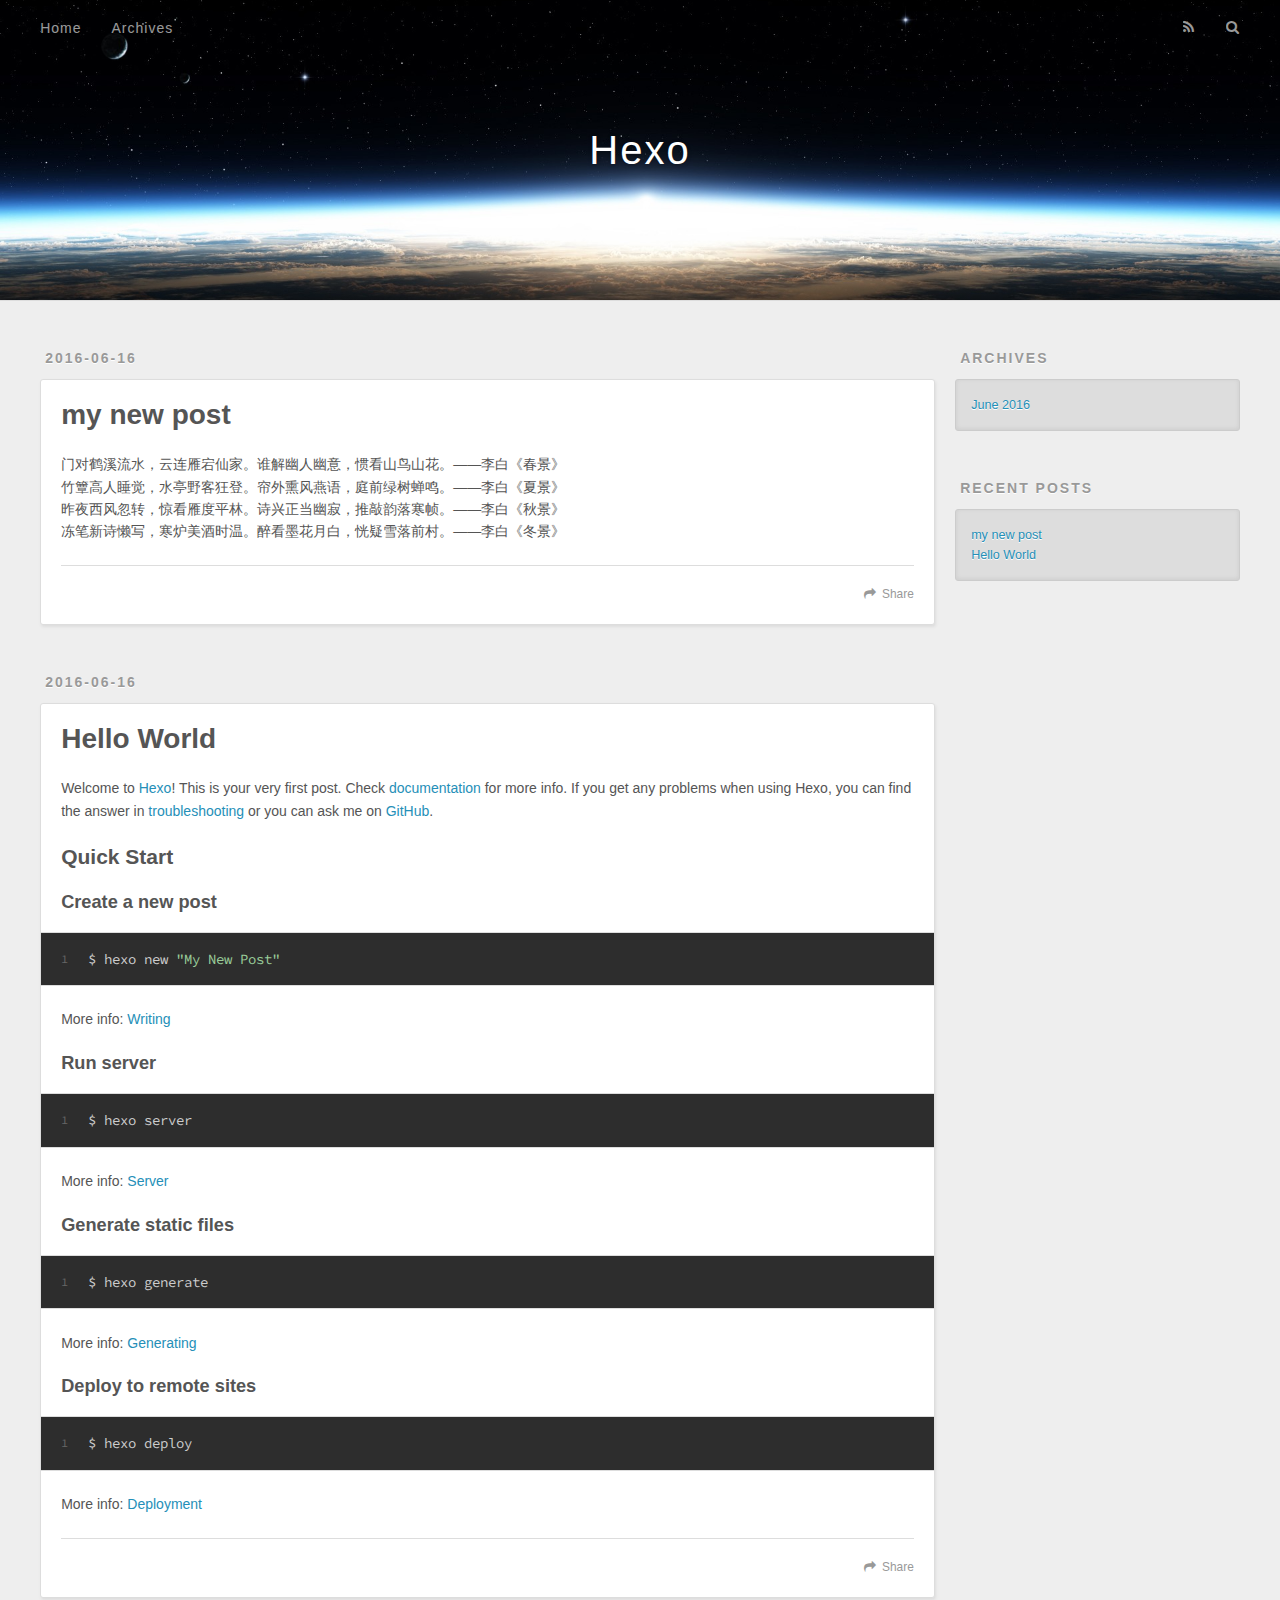
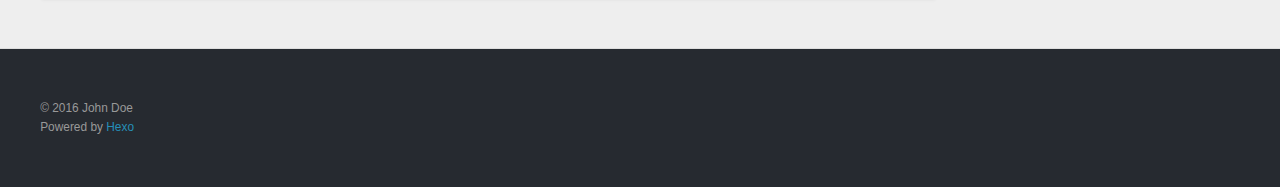
==== index.html @ ab2893ea "Site updated: 2016-06-16 15:41:33" ====
<!DOCTYPE html>
<html>
<head>
  <meta charset="utf-8">
  
  <title>Hexo</title>
  <meta name="viewport" content="width=device-width, initial-scale=1, maximum-scale=1">
  <meta name="description">
<meta property="og:type" content="website">
<meta property="og:title" content="Hexo">
<meta property="og:url" content="http://yoursite.com/index.html">
<meta property="og:site_name" content="Hexo">
<meta property="og:description">
<meta name="twitter:card" content="summary">
<meta name="twitter:title" content="Hexo">
<meta name="twitter:description">
  
    <link rel="alternate" href="/atom.xml" title="Hexo" type="application/atom+xml">
  
  
    <link rel="icon" href="/favicon.png">
  
  
    <link href="//fonts.googleapis.com/css?family=Source+Code+Pro" rel="stylesheet" type="text/css">
  
  <link rel="stylesheet" href="/css/style.css">
  

</head>

<body>
  <div id="container">
    <div id="wrap">
      <header id="header">
  <div id="banner"></div>
  <div id="header-outer" class="outer">
    <div id="header-title" class="inner">
      <h1 id="logo-wrap">
        <a href="/" id="logo">Hexo</a>
      </h1>
      
    </div>
    <div id="header-inner" class="inner">
      <nav id="main-nav">
        <a id="main-nav-toggle" class="nav-icon"></a>
        
          <a class="main-nav-link" href="/">Home</a>
        
          <a class="main-nav-link" href="/archives">Archives</a>
        
      </nav>
      <nav id="sub-nav">
        
          <a id="nav-rss-link" class="nav-icon" href="/atom.xml" title="RSS Feed"></a>
        
        <a id="nav-search-btn" class="nav-icon" title="Search"></a>
      </nav>
      <div id="search-form-wrap">
        <form action="//google.com/search" method="get" accept-charset="UTF-8" class="search-form"><input type="search" name="q" results="0" class="search-form-input" placeholder="Search"><button type="submit" class="search-form-submit">&#xF002;</button><input type="hidden" name="sitesearch" value="http://yoursite.com"></form>
      </div>
    </div>
  </div>
</header>
      <div class="outer">
        <section id="main">
  
    <article id="post-my-new-post" class="article article-type-post" itemscope itemprop="blogPost">
  <div class="article-meta">
    <a href="/2016/06/16/my-new-post/" class="article-date">
  <time datetime="2016-06-16T07:01:27.000Z" itemprop="datePublished">2016-06-16</time>
</a>
    
  </div>
  <div class="article-inner">
    
    
      <header class="article-header">
        
  
    <h1 itemprop="name">
      <a class="article-title" href="/2016/06/16/my-new-post/">my new post</a>
    </h1>
  

      </header>
    
    <div class="article-entry" itemprop="articleBody">
      
        <p>门对鹤溪流水，云连雁宕仙家。谁解幽人幽意，惯看山鸟山花。——李白《春景》<br> 竹簟高人睡觉，水亭野客狂登。帘外熏风燕语，庭前绿树蝉鸣。——李白《夏景》<br>  昨夜西风忽转，惊看雁度平林。诗兴正当幽寂，推敲韵落寒帧。——李白《秋景》<br>   冻笔新诗懒写，寒炉美酒时温。醉看墨花月白，恍疑雪落前村。——李白《冬景》</p>

      
    </div>
    <footer class="article-footer">
      <a data-url="http://yoursite.com/2016/06/16/my-new-post/" data-id="ciphzzr8d0001ds1l0ey1yzvm" class="article-share-link">Share</a>
      
      
    </footer>
  </div>
  
</article>


  
    <article id="post-hello-world" class="article article-type-post" itemscope itemprop="blogPost">
  <div class="article-meta">
    <a href="/2016/06/16/hello-world/" class="article-date">
  <time datetime="2016-06-16T05:29:01.195Z" itemprop="datePublished">2016-06-16</time>
</a>
    
  </div>
  <div class="article-inner">
    
    
      <header class="article-header">
        
  
    <h1 itemprop="name">
      <a class="article-title" href="/2016/06/16/hello-world/">Hello World</a>
    </h1>
  

      </header>
    
    <div class="article-entry" itemprop="articleBody">
      
        <p>Welcome to <a href="https://hexo.io/" target="_blank" rel="external">Hexo</a>! This is your very first post. Check <a href="https://hexo.io/docs/" target="_blank" rel="external">documentation</a> for more info. If you get any problems when using Hexo, you can find the answer in <a href="https://hexo.io/docs/troubleshooting.html" target="_blank" rel="external">troubleshooting</a> or you can ask me on <a href="https://github.com/hexojs/hexo/issues" target="_blank" rel="external">GitHub</a>.</p>
<h2 id="Quick-Start"><a href="#Quick-Start" class="headerlink" title="Quick Start"></a>Quick Start</h2><h3 id="Create-a-new-post"><a href="#Create-a-new-post" class="headerlink" title="Create a new post"></a>Create a new post</h3><figure class="highlight bash"><table><tr><td class="gutter"><pre><span class="line">1</span><br></pre></td><td class="code"><pre><span class="line">$ hexo new <span class="string">"My New Post"</span></span><br></pre></td></tr></table></figure>
<p>More info: <a href="https://hexo.io/docs/writing.html" target="_blank" rel="external">Writing</a></p>
<h3 id="Run-server"><a href="#Run-server" class="headerlink" title="Run server"></a>Run server</h3><figure class="highlight bash"><table><tr><td class="gutter"><pre><span class="line">1</span><br></pre></td><td class="code"><pre><span class="line">$ hexo server</span><br></pre></td></tr></table></figure>
<p>More info: <a href="https://hexo.io/docs/server.html" target="_blank" rel="external">Server</a></p>
<h3 id="Generate-static-files"><a href="#Generate-static-files" class="headerlink" title="Generate static files"></a>Generate static files</h3><figure class="highlight bash"><table><tr><td class="gutter"><pre><span class="line">1</span><br></pre></td><td class="code"><pre><span class="line">$ hexo generate</span><br></pre></td></tr></table></figure>
<p>More info: <a href="https://hexo.io/docs/generating.html" target="_blank" rel="external">Generating</a></p>
<h3 id="Deploy-to-remote-sites"><a href="#Deploy-to-remote-sites" class="headerlink" title="Deploy to remote sites"></a>Deploy to remote sites</h3><figure class="highlight bash"><table><tr><td class="gutter"><pre><span class="line">1</span><br></pre></td><td class="code"><pre><span class="line">$ hexo deploy</span><br></pre></td></tr></table></figure>
<p>More info: <a href="https://hexo.io/docs/deployment.html" target="_blank" rel="external">Deployment</a></p>

      
    </div>
    <footer class="article-footer">
      <a data-url="http://yoursite.com/2016/06/16/hello-world/" data-id="ciphzzr7y0000ds1lhe27wppb" class="article-share-link">Share</a>
      
      
    </footer>
  </div>
  
</article>


  

</section>
        
          <aside id="sidebar">
  
    

  
    

  
    
  
    
  <div class="widget-wrap">
    <h3 class="widget-title">Archives</h3>
    <div class="widget">
      <ul class="archive-list"><li class="archive-list-item"><a class="archive-list-link" href="/archives/2016/06/">June 2016</a></li></ul>
    </div>
  </div>


  
    
  <div class="widget-wrap">
    <h3 class="widget-title">Recent Posts</h3>
    <div class="widget">
      <ul>
        
          <li>
            <a href="/2016/06/16/my-new-post/">my new post</a>
          </li>
        
          <li>
            <a href="/2016/06/16/hello-world/">Hello World</a>
          </li>
        
      </ul>
    </div>
  </div>

  
</aside>
        
      </div>
      <footer id="footer">
  
  <div class="outer">
    <div id="footer-info" class="inner">
      &copy; 2016 John Doe<br>
      Powered by <a href="http://hexo.io/" target="_blank">Hexo</a>
    </div>
  </div>
</footer>
    </div>
    <nav id="mobile-nav">
  
    <a href="/" class="mobile-nav-link">Home</a>
  
    <a href="/archives" class="mobile-nav-link">Archives</a>
  
</nav>
    

<script src="//ajax.googleapis.com/ajax/libs/jquery/2.0.3/jquery.min.js"></script>


  <link rel="stylesheet" href="/fancybox/jquery.fancybox.css">
  <script src="/fancybox/jquery.fancybox.pack.js"></script>


<script src="/js/script.js"></script>

  </div>
</body>
</html>
---- css/style.css ----
body {
  width: 100%;
}
body:before,
body:after {
  content: "";
  display: table;
}
body:after {
  clear: both;
}
html,
body,
div,
span,
applet,
object,
iframe,
h1,
h2,
h3,
h4,
h5,
h6,
p,
blockquote,
pre,
a,
abbr,
acronym,
address,
big,
cite,
code,
del,
dfn,
em,
img,
ins,
kbd,
q,
s,
samp,
small,
strike,
strong,
sub,
sup,
tt,
var,
dl,
dt,
dd,
ol,
ul,
li,
fieldset,
form,
label,
legend,
table,
caption,
tbody,
tfoot,
thead,
tr,
th,
td {
  margin: 0;
  padding: 0;
  border: 0;
  outline: 0;
  font-weight: inherit;
  font-style: inherit;
  font-family: inherit;
  font-size: 100%;
  vertical-align: baseline;
}
body {
  line-height: 1;
  color: #000;
  background: #fff;
}
ol,
ul {
  list-style: none;
}
table {
  border-collapse: separate;
  border-spacing: 0;
  vertical-align: middle;
}
caption,
th,
td {
  text-align: left;
  font-weight: normal;
  vertical-align: middle;
}
a img {
  border: none;
}
input,
button {
  margin: 0;
  padding: 0;
}
input::-moz-focus-inner,
button::-moz-focus-inner {
  border: 0;
  padding: 0;
}
@font-face {
  font-family: FontAwesome;
  font-style: normal;
  font-weight: normal;
  src: url("fonts/fontawesome-webfont.eot?v=#4.0.3");
  src: url("fonts/fontawesome-webfont.eot?#iefix&v=#4.0.3") format("embedded-opentype"), url("fonts/fontawesome-webfont.woff?v=#4.0.3") format("woff"), url("fonts/fontawesome-webfont.ttf?v=#4.0.3") format("truetype"), url("fonts/fontawesome-webfont.svg#fontawesomeregular?v=#4.0.3") format("svg");
}
html,
body,
#container {
  height: 100%;
}
body {
  background: #eee;
  font: 14px "Helvetica Neue", Helvetica, Arial, sans-serif;
  -webkit-text-size-adjust: 100%;
}
.outer {
  max-width: 1220px;
  margin: 0 auto;
  padding: 0 20px;
}
.outer:before,
.outer:after {
  content: "";
  display: table;
}
.outer:after {
  clear: both;
}
.inner {
  display: inline;
  float: left;
  width: 98.33333333333333%;
  margin: 0 0.833333333333333%;
}
.left,
.alignleft {
  float: left;
}
.right,
.alignright {
  float: right;
}
.clear {
  clear: both;
}
#container {
  position: relative;
}
.mobile-nav-on {
  overflow: hidden;
}
#wrap {
  height: 100%;
  width: 100%;
  position: absolute;
  top: 0;
  left: 0;
  -webkit-transition: 0.2s ease-out;
  -moz-transition: 0.2s ease-out;
  -ms-transition: 0.2s ease-out;
  transition: 0.2s ease-out;
  z-index: 1;
  background: #eee;
}
.mobile-nav-on #wrap {
  left: 280px;
}
@media screen and (min-width: 768px) {
  #main {
    display: inline;
    float: left;
    width: 73.33333333333333%;
    margin: 0 0.833333333333333%;
  }
}
.article-date,
.article-category-link,
.archive-year,
.widget-title {
  text-decoration: none;
  text-transform: uppercase;
  letter-spacing: 2px;
  color: #999;
  margin-bottom: 1em;
  margin-left: 5px;
  line-height: 1em;
  text-shadow: 0 1px #fff;
  font-weight: bold;
}
.article-inner,
.archive-article-inner {
  background: #fff;
  -webkit-box-shadow: 1px 2px 3px #ddd;
  box-shadow: 1px 2px 3px #ddd;
  border: 1px solid #ddd;
  -webkit-border-radius: 3px;
  border-radius: 3px;
}
.article-entry h1,
.widget h1 {
  font-size: 2em;
}
.article-entry h2,
.widget h2 {
  font-size: 1.5em;
}
.article-entry h3,
.widget h3 {
  font-size: 1.3em;
}
.article-entry h4,
.widget h4 {
  font-size: 1.2em;
}
.article-entry h5,
.widget h5 {
  font-size: 1em;
}
.article-entry h6,
.widget h6 {
  font-size: 1em;
  color: #999;
}
.article-entry hr,
.widget hr {
  border: 1px dashed #ddd;
}
.article-entry strong,
.widget strong {
  font-weight: bold;
}
.article-entry em,
.widget em,
.article-entry cite,
.widget cite {
  font-style: italic;
}
.article-entry sup,
.widget sup,
.article-entry sub,
.widget sub {
  font-size: 0.75em;
  line-height: 0;
  position: relative;
  vertical-align: baseline;
}
.article-entry sup,
.widget sup {
  top: -0.5em;
}
.article-entry sub,
.widget sub {
  bottom: -0.2em;
}
.article-entry small,
.widget small {
  font-size: 0.85em;
}
.article-entry acronym,
.widget acronym,
.article-entry abbr,
.widget abbr {
  border-bottom: 1px dotted;
}
.article-entry ul,
.widget ul,
.article-entry ol,
.widget ol,
.article-entry dl,
.widget dl {
  margin: 0 20px;
  line-height: 1.6em;
}
.article-entry ul ul,
.widget ul ul,
.article-entry ol ul,
.widget ol ul,
.article-entry ul ol,
.widget ul ol,
.article-entry ol ol,
.widget ol ol {
  margin-top: 0;
  margin-bottom: 0;
}
.article-entry ul,
.widget ul {
  list-style: disc;
}
.article-entry ol,
.widget ol {
  list-style: decimal;
}
.article-entry dt,
.widget dt {
  font-weight: bold;
}
#header {
  height: 300px;
  position: relative;
  border-bottom: 1px solid #ddd;
}
#header:before,
#header:after {
  content: "";
  position: absolute;
  left: 0;
  right: 0;
  height: 40px;
}
#header:before {
  top: 0;
  background: -webkit-linear-gradient(rgba(0,0,0,0.2), transparent);
  background: -moz-linear-gradient(rgba(0,0,0,0.2), transparent);
  background: -ms-linear-gradient(rgba(0,0,0,0.2), transparent);
  background: linear-gradient(rgba(0,0,0,0.2), transparent);
}
#header:after {
  bottom: 0;
  background: -webkit-linear-gradient(transparent, rgba(0,0,0,0.2));
  background: -moz-linear-gradient(transparent, rgba(0,0,0,0.2));
  background: -ms-linear-gradient(transparent, rgba(0,0,0,0.2));
  background: linear-gradient(transparent, rgba(0,0,0,0.2));
}
#header-outer {
  height: 100%;
  position: relative;
}
#header-inner {
  position: relative;
  overflow: hidden;
}
#banner {
  position: absolute;
  top: 0;
  left: 0;
  width: 100%;
  height: 100%;
  background: url("images/banner.jpg") center #000;
  -webkit-background-size: cover;
  -moz-background-size: cover;
  background-size: cover;
  z-index: -1;
}
#header-title {
  text-align: center;
  height: 40px;
  position: absolute;
  top: 50%;
  left: 0;
  margin-top: -20px;
}
#logo,
#subtitle {
  text-decoration: none;
  color: #fff;
  font-weight: 300;
  text-shadow: 0 1px 4px rgba(0,0,0,0.3);
}
#logo {
  font-size: 40px;
  line-height: 40px;
  letter-spacing: 2px;
}
#subtitle {
  font-size: 16px;
  line-height: 16px;
  letter-spacing: 1px;
}
#subtitle-wrap {
  margin-top: 16px;
}
#main-nav {
  float: left;
  margin-left: -15px;
}
.nav-icon,
.main-nav-link {
  float: left;
  color: #fff;
  opacity: 0.6;
  text-decoration: none;
  text-shadow: 0 1px rgba(0,0,0,0.2);
  -webkit-transition: opacity 0.2s;
  -moz-transition: opacity 0.2s;
  -ms-transition: opacity 0.2s;
  transition: opacity 0.2s;
  display: block;
  padding: 20px 15px;
}
.nav-icon:hover,
.main-nav-link:hover {
  opacity: 1;
}
.nav-icon {
  font-family: FontAwesome;
  text-align: center;
  font-size: 14px;
  width: 14px;
  height: 14px;
  padding: 20px 15px;
  position: relative;
  cursor: pointer;
}
.main-nav-link {
  font-weight: 300;
  letter-spacing: 1px;
}
@media screen and (max-width: 479px) {
  .main-nav-link {
    display: none;
  }
}
#main-nav-toggle {
  display: none;
}
#main-nav-toggle:before {
  content: "\f0c9";
}
@media screen and (max-width: 479px) {
  #main-nav-toggle {
    display: block;
  }
}
#sub-nav {
  float: right;
  margin-right: -15px;
}
#nav-rss-link:before {
  content: "\f09e";
}
#nav-search-btn:before {
  content: "\f002";
}
#search-form-wrap {
  position: absolute;
  top: 15px;
  width: 150px;
  height: 30px;
  right: -150px;
  opacity: 0;
  -webkit-transition: 0.2s ease-out;
  -moz-transition: 0.2s ease-out;
  -ms-transition: 0.2s ease-out;
  transition: 0.2s ease-out;
}
#search-form-wrap.on {
  opacity: 1;
  right: 0;
}
@media screen and (max-width: 479px) {
  #search-form-wrap {
    width: 100%;
    right: -100%;
  }
}
.search-form {
  position: absolute;
  top: 0;
  left: 0;
  right: 0;
  background: #fff;
  padding: 5px 15px;
  -webkit-border-radius: 15px;
  border-radius: 15px;
  -webkit-box-shadow: 0 0 10px rgba(0,0,0,0.3);
  box-shadow: 0 0 10px rgba(0,0,0,0.3);
}
.search-form-input {
  border: none;
  background: none;
  color: #555;
  width: 100%;
  font: 13px "Helvetica Neue", Helvetica, Arial, sans-serif;
  outline: none;
}
.search-form-input::-webkit-search-results-decoration,
.search-form-input::-webkit-search-cancel-button {
  -webkit-appearance: none;
}
.search-form-submit {
  position: absolute;
  top: 50%;
  right: 10px;
  margin-top: -7px;
  font: 13px FontAwesome;
  border: none;
  background: none;
  color: #bbb;
  cursor: pointer;
}
.search-form-submit:hover,
.search-form-submit:focus {
  color: #777;
}
.article {
  margin: 50px 0;
}
.article-inner {
  overflow: hidden;
}
.article-meta:before,
.article-meta:after {
  content: "";
  display: table;
}
.article-meta:after {
  clear: both;
}
.article-date {
  float: left;
}
.article-category {
  float: left;
  line-height: 1em;
  color: #ccc;
  text-shadow: 0 1px #fff;
  margin-left: 8px;
}
.article-category:before {
  content: "\2022";
}
.article-category-link {
  margin: 0 12px 1em;
}
.article-header {
  padding: 20px 20px 0;
}
.article-title {
  text-decoration: none;
  font-size: 2em;
  font-weight: bold;
  color: #555;
  line-height: 1.1em;
  -webkit-transition: color 0.2s;
  -moz-transition: color 0.2s;
  -ms-transition: color 0.2s;
  transition: color 0.2s;
}
a.article-title:hover {
  color: #258fb8;
}
.article-entry {
  color: #555;
  padding: 0 20px;
}
.article-entry:before,
.article-entry:after {
  content: "";
  display: table;
}
.article-entry:after {
  clear: both;
}
.article-entry p,
.article-entry table {
  line-height: 1.6em;
  margin: 1.6em 0;
}
.article-entry h1,
.article-entry h2,
.article-entry h3,
.article-entry h4,
.article-entry h5,
.article-entry h6 {
  font-weight: bold;
}
.article-entry h1,
.article-entry h2,
.article-entry h3,
.article-entry h4,
.article-entry h5,
.article-entry h6 {
  line-height: 1.1em;
  margin: 1.1em 0;
}
.article-entry a {
  color: #258fb8;
  text-decoration: none;
}
.article-entry a:hover {
  text-decoration: underline;
}
.article-entry ul,
.article-entry ol,
.article-entry dl {
  margin-top: 1.6em;
  margin-bottom: 1.6em;
}
.article-entry img,
.article-entry video {
  max-width: 100%;
  height: auto;
  display: block;
  margin: auto;
}
.article-entry iframe {
  border: none;
}
.article-entry table {
  width: 100%;
  border-collapse: collapse;
  border-spacing: 0;
}
.article-entry th {
  font-weight: bold;
  border-bottom: 3px solid #ddd;
  padding-bottom: 0.5em;
}
.article-entry td {
  border-bottom: 1px solid #ddd;
  padding: 10px 0;
}
.article-entry blockquote {
  font-family: Georgia, "Times New Roman", serif;
  font-size: 1.4em;
  margin: 1.6em 20px;
  text-align: center;
}
.article-entry blockquote footer {
  font-size: 14px;
  margin: 1.6em 0;
  font-family: "Helvetica Neue", Helvetica, Arial, sans-serif;
}
.article-entry blockquote footer cite:before {
  content: "—";
  padding: 0 0.5em;
}
.article-entry .pullquote {
  text-align: left;
  width: 45%;
  margin: 0;
}
.article-entry .pullquote.left {
  margin-left: 0.5em;
  margin-right: 1em;
}
.article-entry .pullquote.right {
  margin-right: 0.5em;
  margin-left: 1em;
}
.article-entry .caption {
  color: #999;
  display: block;
  font-size: 0.9em;
  margin-top: 0.5em;
  position: relative;
  text-align: center;
}
.article-entry .video-container {
  position: relative;
  padding-top: 56.25%;
  height: 0;
  overflow: hidden;
}
.article-entry .video-container iframe,
.article-entry .video-container object,
.article-entry .video-container embed {
  position: absolute;
  top: 0;
  left: 0;
  width: 100%;
  height: 100%;
  margin-top: 0;
}
.article-more-link a {
  display: inline-block;
  line-height: 1em;
  padding: 6px 15px;
  -webkit-border-radius: 15px;
  border-radius: 15px;
  background: #eee;
  color: #999;
  text-shadow: 0 1px #fff;
  text-decoration: none;
}
.article-more-link a:hover {
  background: #258fb8;
  color: #fff;
  text-decoration: none;
  text-shadow: 0 1px #1e7293;
}
.article-footer {
  font-size: 0.85em;
  line-height: 1.6em;
  border-top: 1px solid #ddd;
  padding-top: 1.6em;
  margin: 0 20px 20px;
}
.article-footer:before,
.article-footer:after {
  content: "";
  display: table;
}
.article-footer:after {
  clear: both;
}
.article-footer a {
  color: #999;
  text-decoration: none;
}
.article-footer a:hover {
  color: #555;
}
.article-tag-list-item {
  float: left;
  margin-right: 10px;
}
.article-tag-list-link:before {
  content: "#";
}
.article-comment-link {
  float: right;
}
.article-comment-link:before {
  content: "\f075";
  font-family: FontAwesome;
  padding-right: 8px;
}
.article-share-link {
  cursor: pointer;
  float: right;
  margin-left: 20px;
}
.article-share-link:before {
  content: "\f064";
  font-family: FontAwesome;
  padding-right: 6px;
}
#article-nav {
  position: relative;
}
#article-nav:before,
#article-nav:after {
  content: "";
  display: table;
}
#article-nav:after {
  clear: both;
}
@media screen and (min-width: 768px) {
  #article-nav {
    margin: 50px 0;
  }
  #article-nav:before {
    width: 8px;
    height: 8px;
    position: absolute;
    top: 50%;
    left: 50%;
    margin-top: -4px;
    margin-left: -4px;
    content: "";
    -webkit-border-radius: 50%;
    border-radius: 50%;
    background: #ddd;
    -webkit-box-shadow: 0 1px 2px #fff;
    box-shadow: 0 1px 2px #fff;
  }
}
.article-nav-link-wrap {
  text-decoration: none;
  text-shadow: 0 1px #fff;
  color: #999;
  -webkit-box-sizing: border-box;
  -moz-box-sizing: border-box;
  box-sizing: border-box;
  margin-top: 50px;
  text-align: center;
  display: block;
}
.article-nav-link-wrap:hover {
  color: #555;
}
@media screen and (min-width: 768px) {
  .article-nav-link-wrap {
    width: 50%;
    margin-top: 0;
  }
}
@media screen and (min-width: 768px) {
  #article-nav-newer {
    float: left;
    text-align: right;
    padding-right: 20px;
  }
}
@media screen and (min-width: 768px) {
  #article-nav-older {
    float: right;
    text-align: left;
    padding-left: 20px;
  }
}
.article-nav-caption {
  text-transform: uppercase;
  letter-spacing: 2px;
  color: #ddd;
  line-height: 1em;
  font-weight: bold;
}
#article-nav-newer .article-nav-caption {
  margin-right: -2px;
}
.article-nav-title {
  font-size: 0.85em;
  line-height: 1.6em;
  margin-top: 0.5em;
}
.article-share-box {
  position: absolute;
  display: none;
  background: #fff;
  -webkit-box-shadow: 1px 2px 10px rgba(0,0,0,0.2);
  box-shadow: 1px 2px 10px rgba(0,0,0,0.2);
  -webkit-border-radius: 3px;
  border-radius: 3px;
  margin-left: -145px;
  overflow: hidden;
  z-index: 1;
}
.article-share-box.on {
  display: block;
}
.article-share-input {
  width: 100%;
  background: none;
  -webkit-box-sizing: border-box;
  -moz-box-sizing: border-box;
  box-sizing: border-box;
  font: 14px "Helvetica Neue", Helvetica, Arial, sans-serif;
  padding: 0 15px;
  color: #555;
  outline: none;
  border: 1px solid #ddd;
  -webkit-border-radius: 3px 3px 0 0;
  border-radius: 3px 3px 0 0;
  height: 36px;
  line-height: 36px;
}
.article-share-links {
  background: #eee;
}
.article-share-links:before,
.article-share-links:after {
  content: "";
  display: table;
}
.article-share-links:after {
  clear: both;
}
.article-share-twitter,
.article-share-facebook,
.article-share-pinterest,
.article-share-google {
  width: 50px;
  height: 36px;
  display: block;
  float: left;
  position: relative;
  color: #999;
  text-shadow: 0 1px #fff;
}
.article-share-twitter:before,
.article-share-facebook:before,
.article-share-pinterest:before,
.article-share-google:before {
  font-size: 20px;
  font-family: FontAwesome;
  width: 20px;
  height: 20px;
  position: absolute;
  top: 50%;
  left: 50%;
  margin-top: -10px;
  margin-left: -10px;
  text-align: center;
}
.article-share-twitter:hover,
.article-share-facebook:hover,
.article-share-pinterest:hover,
.article-share-google:hover {
  color: #fff;
}
.article-share-twitter:before {
  content: "\f099";
}
.article-share-twitter:hover {
  background: #00aced;
  text-shadow: 0 1px #008abe;
}
.article-share-facebook:before {
  content: "\f09a";
}
.article-share-facebook:hover {
  background: #3b5998;
  text-shadow: 0 1px #2f477a;
}
.article-share-pinterest:before {
  content: "\f0d2";
}
.article-share-pinterest:hover {
  background: #cb2027;
  text-shadow: 0 1px #a21a1f;
}
.article-share-google:before {
  content: "\f0d5";
}
.article-share-google:hover {
  background: #dd4b39;
  text-shadow: 0 1px #be3221;
}
.article-gallery {
  background: #000;
  position: relative;
}
.article-gallery-photos {
  position: relative;
  overflow: hidden;
}
.article-gallery-img {
  display: none;
  max-width: 100%;
}
.article-gallery-img:first-child {
  display: block;
}
.article-gallery-img.loaded {
  position: absolute;
  display: block;
}
.article-gallery-img img {
  display: block;
  max-width: 100%;
  margin: 0 auto;
}
#comments {
  background: #fff;
  -webkit-box-shadow: 1px 2px 3px #ddd;
  box-shadow: 1px 2px 3px #ddd;
  padding: 20px;
  border: 1px solid #ddd;
  -webkit-border-radius: 3px;
  border-radius: 3px;
  margin: 50px 0;
}
#comments a {
  color: #258fb8;
}
.archives-wrap {
  margin: 50px 0;
}
.archives:before,
.archives:after {
  content: "";
  display: table;
}
.archives:after {
  clear: both;
}
.archive-year-wrap {
  margin-bottom: 1em;
}
.archives {
  -webkit-column-gap: 10px;
  -moz-column-gap: 10px;
  column-gap: 10px;
}
@media screen and (min-width: 480px) and (max-width: 767px) {
  .archives {
    -webkit-column-count: 2;
    -moz-column-count: 2;
    column-count: 2;
  }
}
@media screen and (min-width: 768px) {
  .archives {
    -webkit-column-count: 3;
    -moz-column-count: 3;
    column-count: 3;
  }
}
.archive-article {
  -webkit-column-break-inside: avoid;
  page-break-inside: avoid;
  overflow: hidden;
  break-inside: avoid-column;
}
.archive-article-inner {
  padding: 10px;
  margin-bottom: 15px;
}
.archive-article-title {
  text-decoration: none;
  font-weight: bold;
  color: #555;
  -webkit-transition: color 0.2s;
  -moz-transition: color 0.2s;
  -ms-transition: color 0.2s;
  transition: color 0.2s;
  line-height: 1.6em;
}
.archive-article-title:hover {
  color: #258fb8;
}
.archive-article-footer {
  margin-top: 1em;
}
.archive-article-date {
  color: #999;
  text-decoration: none;
  font-size: 0.85em;
  line-height: 1em;
  margin-bottom: 0.5em;
  display: block;
}
#page-nav {
  margin: 50px auto;
  background: #fff;
  -webkit-box-shadow: 1px 2px 3px #ddd;
  box-shadow: 1px 2px 3px #ddd;
  border: 1px solid #ddd;
  -webkit-border-radius: 3px;
  border-radius: 3px;
  text-align: center;
  color: #999;
  overflow: hidden;
}
#page-nav:before,
#page-nav:after {
  content: "";
  display: table;
}
#page-nav:after {
  clear: both;
}
#page-nav a,
#page-nav span {
  padding: 10px 20px;
  line-height: 1;
  height: 2ex;
}
#page-nav a {
  color: #999;
  text-decoration: none;
}
#page-nav a:hover {
  background: #999;
  color: #fff;
}
#page-nav .prev {
  float: left;
}
#page-nav .next {
  float: right;
}
#page-nav .page-number {
  display: inline-block;
}
@media screen and (max-width: 479px) {
  #page-nav .page-number {
    display: none;
  }
}
#page-nav .current {
  color: #555;
  font-weight: bold;
}
#page-nav .space {
  color: #ddd;
}
#footer {
  background: #262a30;
  padding: 50px 0;
  border-top: 1px solid #ddd;
  color: #999;
}
#footer a {
  color: #258fb8;
  text-decoration: none;
}
#footer a:hover {
  text-decoration: underline;
}
#footer-info {
  line-height: 1.6em;
  font-size: 0.85em;
}
.article-entry pre,
.article-entry .highlight {
  background: #2d2d2d;
  margin: 0 -20px;
  padding: 15px 20px;
  border-style: solid;
  border-color: #ddd;
  border-width: 1px 0;
  overflow: auto;
  color: #ccc;
  line-height: 22.400000000000002px;
}
.article-entry .highlight .gutter pre,
.article-entry .gist .gist-file .gist-data .line-numbers {
  color: #666;
  font-size: 0.85em;
}
.article-entry pre,
.article-entry code {
  font-family: "Source Code Pro", Consolas, Monaco, Menlo, Consolas, monospace;
}
.article-entry code {
  background: #eee;
  text-shadow: 0 1px #fff;
  padding: 0 0.3em;
}
.article-entry pre code {
  background: none;
  text-shadow: none;
  padding: 0;
}
.article-entry .highlight pre {
  border: none;
  margin: 0;
  padding: 0;
}
.article-entry .highlight table {
  margin: 0;
  width: auto;
}
.article-entry .highlight td {
  border: none;
  padding: 0;
}
.article-entry .highlight figcaption {
  font-size: 0.85em;
  color: #999;
  line-height: 1em;
  margin-bottom: 1em;
}
.article-entry .highlight figcaption:before,
.article-entry .highlight figcaption:after {
  content: "";
  display: table;
}
.article-entry .highlight figcaption:after {
  clear: both;
}
.article-entry .highlight figcaption a {
  float: right;
}
.article-entry .highlight .gutter pre {
  text-align: right;
  padding-right: 20px;
}
.article-entry .highlight .line {
  height: 22.400000000000002px;
}
.article-entry .highlight .line.marked {
  background: #515151;
}
.article-entry .gist {
  margin: 0 -20px;
  border-style: solid;
  border-color: #ddd;
  border-width: 1px 0;
  background: #2d2d2d;
  padding: 15px 20px 15px 0;
}
.article-entry .gist .gist-file {
  border: none;
  font-family: "Source Code Pro", Consolas, Monaco, Menlo, Consolas, monospace;
  margin: 0;
}
.article-entry .gist .gist-file .gist-data {
  background: none;
  border: none;
}
.article-entry .gist .gist-file .gist-data .line-numbers {
  background: none;
  border: none;
  padding: 0 20px 0 0;
}
.article-entry .gist .gist-file .gist-data .line-data {
  padding: 0 !important;
}
.article-entry .gist .gist-file .highlight {
  margin: 0;
  padding: 0;
  border: none;
}
.article-entry .gist .gist-file .gist-meta {
  background: #2d2d2d;
  color: #999;
  font: 0.85em "Helvetica Neue", Helvetica, Arial, sans-serif;
  text-shadow: 0 0;
  padding: 0;
  margin-top: 1em;
  margin-left: 20px;
}
.article-entry .gist .gist-file .gist-meta a {
  color: #258fb8;
  font-weight: normal;
}
.article-entry .gist .gist-file .gist-meta a:hover {
  text-decoration: underline;
}
pre .comment,
pre .title {
  color: #999;
}
pre .variable,
pre .attribute,
pre .tag,
pre .regexp,
pre .ruby .constant,
pre .xml .tag .title,
pre .xml .pi,
pre .xml .doctype,
pre .html .doctype,
pre .css .id,
pre .css .class,
pre .css .pseudo {
  color: #f2777a;
}
pre .number,
pre .preprocessor,
pre .built_in,
pre .literal,
pre .params,
pre .constant {
  color: #f99157;
}
pre .class,
pre .ruby .class .title,
pre .css .rules .attribute {
  color: #9c9;
}
pre .string,
pre .value,
pre .inheritance,
pre .header,
pre .ruby .symbol,
pre .xml .cdata {
  color: #9c9;
}
pre .css .hexcolor {
  color: #6cc;
}
pre .function,
pre .python .decorator,
pre .python .title,
pre .ruby .function .title,
pre .ruby .title .keyword,
pre .perl .sub,
pre .javascript .title,
pre .coffeescript .title {
  color: #69c;
}
pre .keyword,
pre .javascript .function {
  color: #c9c;
}
@media screen and (max-width: 479px) {
  #mobile-nav {
    position: absolute;
    top: 0;
    left: 0;
    width: 280px;
    height: 100%;
    background: #191919;
    border-right: 1px solid #fff;
  }
}
@media screen and (max-width: 479px) {
  .mobile-nav-link {
    display: block;
    color: #999;
    text-decoration: none;
    padding: 15px 20px;
    font-weight: bold;
  }
  .mobile-nav-link:hover {
    color: #fff;
  }
}
@media screen and (min-width: 768px) {
  #sidebar {
    display: inline;
    float: left;
    width: 23.333333333333332%;
    margin: 0 0.833333333333333%;
  }
}
.widget-wrap {
  margin: 50px 0;
}
.widget {
  color: #777;
  text-shadow: 0 1px #fff;
  background: #ddd;
  -webkit-box-shadow: 0 -1px 4px #ccc inset;
  box-shadow: 0 -1px 4px #ccc inset;
  border: 1px solid #ccc;
  padding: 15px;
  -webkit-border-radius: 3px;
  border-radius: 3px;
}
.widget a {
  color: #258fb8;
  text-decoration: none;
}
.widget a:hover {
  text-decoration: underline;
}
.widget ul ul,
.widget ol ul,
.widget dl ul,
.widget ul ol,
.widget ol ol,
.widget dl ol,
.widget ul dl,
.widget ol dl,
.widget dl dl {
  margin-left: 15px;
  list-style: disc;
}
.widget {
  line-height: 1.6em;
  word-wrap: break-word;
  font-size: 0.9em;
}
.widget ul,
.widget ol {
  list-style: none;
  margin: 0;
}
.widget ul ul,
.widget ol ul,
.widget ul ol,
.widget ol ol {
  margin: 0 20px;
}
.widget ul ul,
.widget ol ul {
  list-style: disc;
}
.widget ul ol,
.widget ol ol {
  list-style: decimal;
}
.category-list-count,
.tag-list-count,
.archive-list-count {
  padding-left: 5px;
  color: #999;
  font-size: 0.85em;
}
.category-list-count:before,
.tag-list-count:before,
.archive-list-count:before {
  content: "(";
}
.category-list-count:after,
.tag-list-count:after,
.archive-list-count:after {
  content: ")";
}
.tagcloud a {
  margin-right: 5px;
  display: inline-block;
}
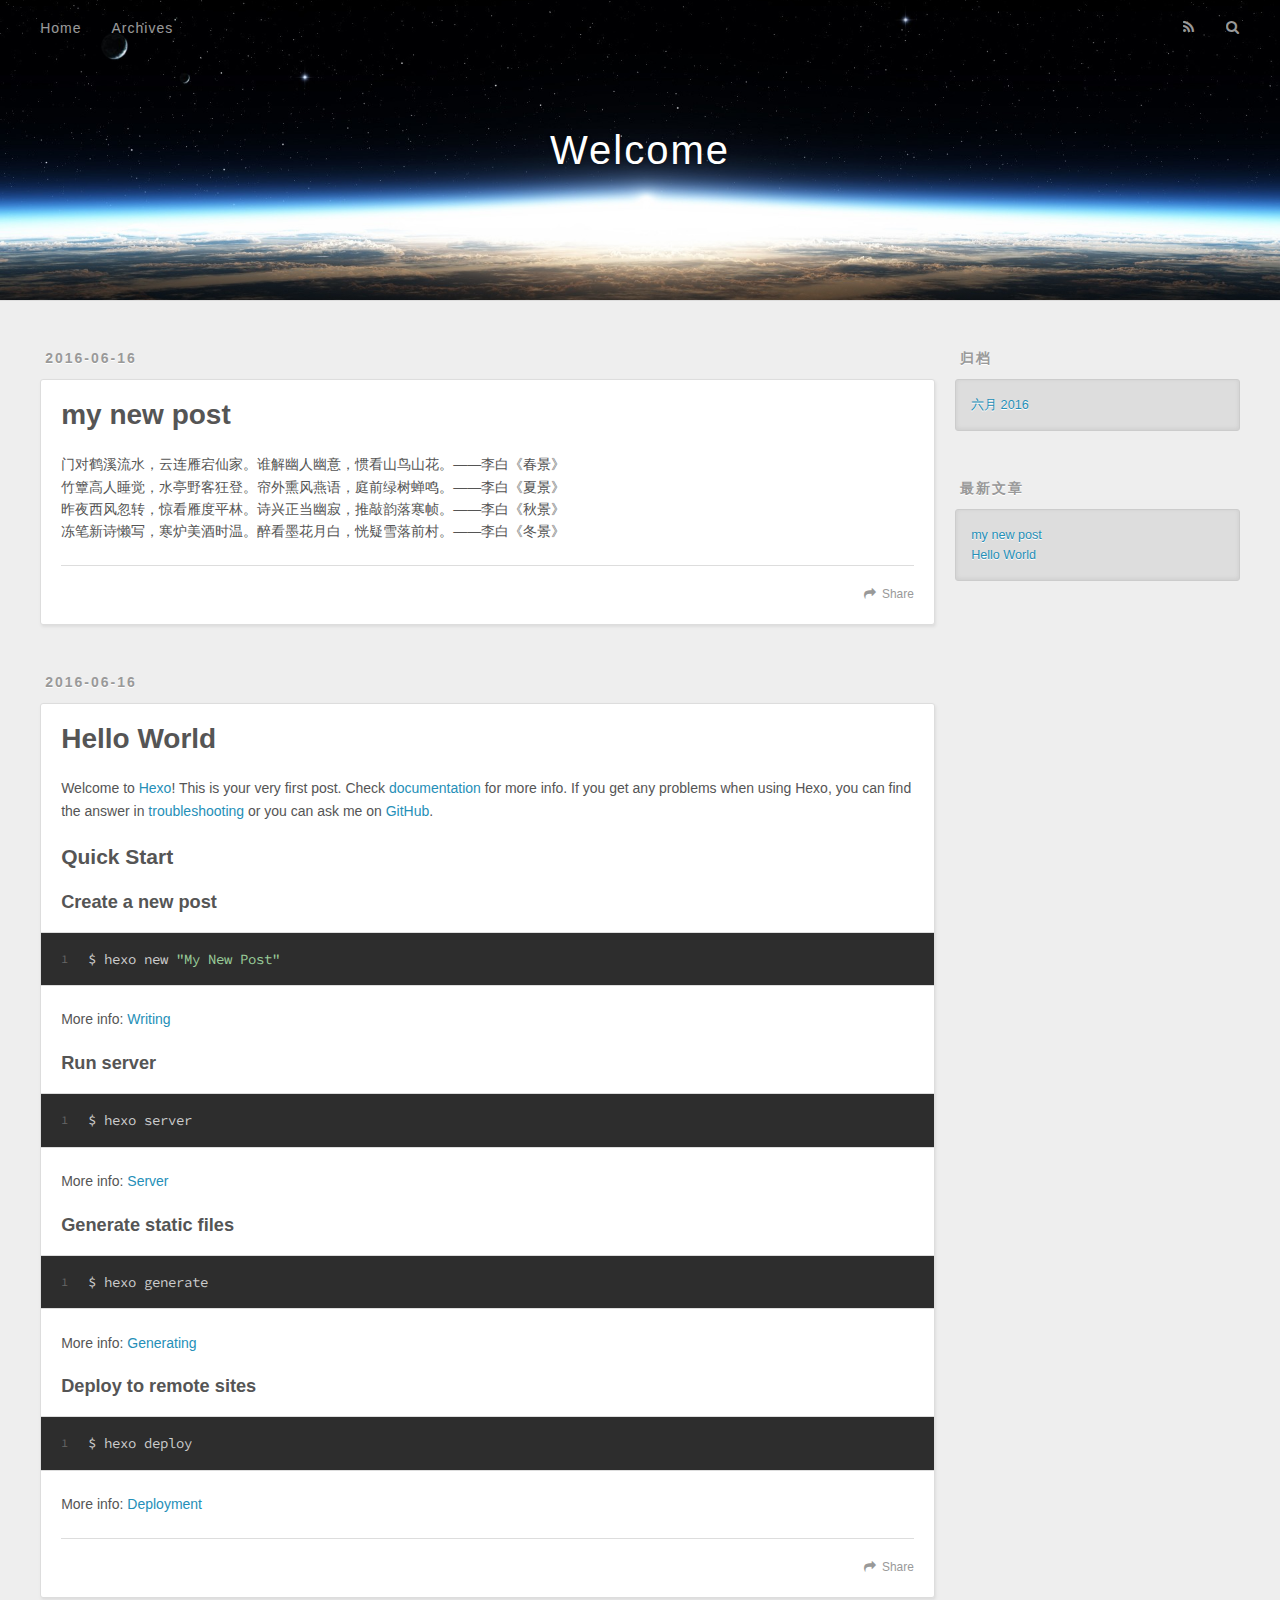
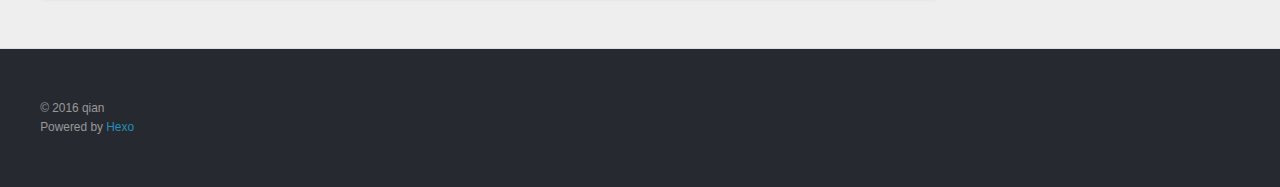
==== commit 247ffb00: "Site updated: 2016-06-16 16:02:46" ====
--- a/index.html
+++ b/index.html
@@ -3,19 +3,19 @@
 <head>
   <meta charset="utf-8">
   
-  <title>Hexo</title>
+  <title>Welcome</title>
   <meta name="viewport" content="width=device-width, initial-scale=1, maximum-scale=1">
   <meta name="description">
 <meta property="og:type" content="website">
-<meta property="og:title" content="Hexo">
+<meta property="og:title" content="Welcome">
 <meta property="og:url" content="http://yoursite.com/index.html">
-<meta property="og:site_name" content="Hexo">
+<meta property="og:site_name" content="Welcome">
 <meta property="og:description">
 <meta name="twitter:card" content="summary">
-<meta name="twitter:title" content="Hexo">
+<meta name="twitter:title" content="Welcome">
 <meta name="twitter:description">
   
-    <link rel="alternate" href="/atom.xml" title="Hexo" type="application/atom+xml">
+    <link rel="alternate" href="/atom.xml" title="Welcome" type="application/atom+xml">
   
   
     <link rel="icon" href="/favicon.png">
@@ -36,7 +36,7 @@
   <div id="header-outer" class="outer">
     <div id="header-title" class="inner">
       <h1 id="logo-wrap">
-        <a href="/" id="logo">Hexo</a>
+        <a href="/" id="logo">Welcome</a>
       </h1>
       
     </div>
@@ -53,7 +53,7 @@
         
           <a id="nav-rss-link" class="nav-icon" href="/atom.xml" title="RSS Feed"></a>
         
-        <a id="nav-search-btn" class="nav-icon" title="Search"></a>
+        <a id="nav-search-btn" class="nav-icon" title="搜索"></a>
       </nav>
       <div id="search-form-wrap">
         <form action="//google.com/search" method="get" accept-charset="UTF-8" class="search-form"><input type="search" name="q" results="0" class="search-form-input" placeholder="Search"><button type="submit" class="search-form-submit">&#xF002;</button><input type="hidden" name="sitesearch" value="http://yoursite.com"></form>
@@ -91,7 +91,7 @@
       
     </div>
     <footer class="article-footer">
-      <a data-url="http://yoursite.com/2016/06/16/my-new-post/" data-id="ciphzzr8d0001ds1l0ey1yzvm" class="article-share-link">Share</a>
+      <a data-url="http://yoursite.com/2016/06/16/my-new-post/" data-id="cipi0qxzp00009c1lka99t0z2" class="article-share-link">Share</a>
       
       
     </footer>
@@ -136,7 +136,7 @@
       
     </div>
     <footer class="article-footer">
-      <a data-url="http://yoursite.com/2016/06/16/hello-world/" data-id="ciphzzr7y0000ds1lhe27wppb" class="article-share-link">Share</a>
+      <a data-url="http://yoursite.com/2016/06/16/hello-world/" data-id="cipi0qxzp00019c1l3mobyukm" class="article-share-link">Share</a>
       
       
     </footer>
@@ -161,9 +161,9 @@
   
     
   <div class="widget-wrap">
-    <h3 class="widget-title">Archives</h3>
+    <h3 class="widget-title">归档</h3>
     <div class="widget">
-      <ul class="archive-list"><li class="archive-list-item"><a class="archive-list-link" href="/archives/2016/06/">June 2016</a></li></ul>
+      <ul class="archive-list"><li class="archive-list-item"><a class="archive-list-link" href="/archives/2016/06/">六月 2016</a></li></ul>
     </div>
   </div>
 
@@ -171,7 +171,7 @@
   
     
   <div class="widget-wrap">
-    <h3 class="widget-title">Recent Posts</h3>
+    <h3 class="widget-title">最新文章</h3>
     <div class="widget">
       <ul>
         
@@ -195,7 +195,7 @@
   
   <div class="outer">
     <div id="footer-info" class="inner">
-      &copy; 2016 John Doe<br>
+      &copy; 2016 qian<br>
       Powered by <a href="http://hexo.io/" target="_blank">Hexo</a>
     </div>
   </div>
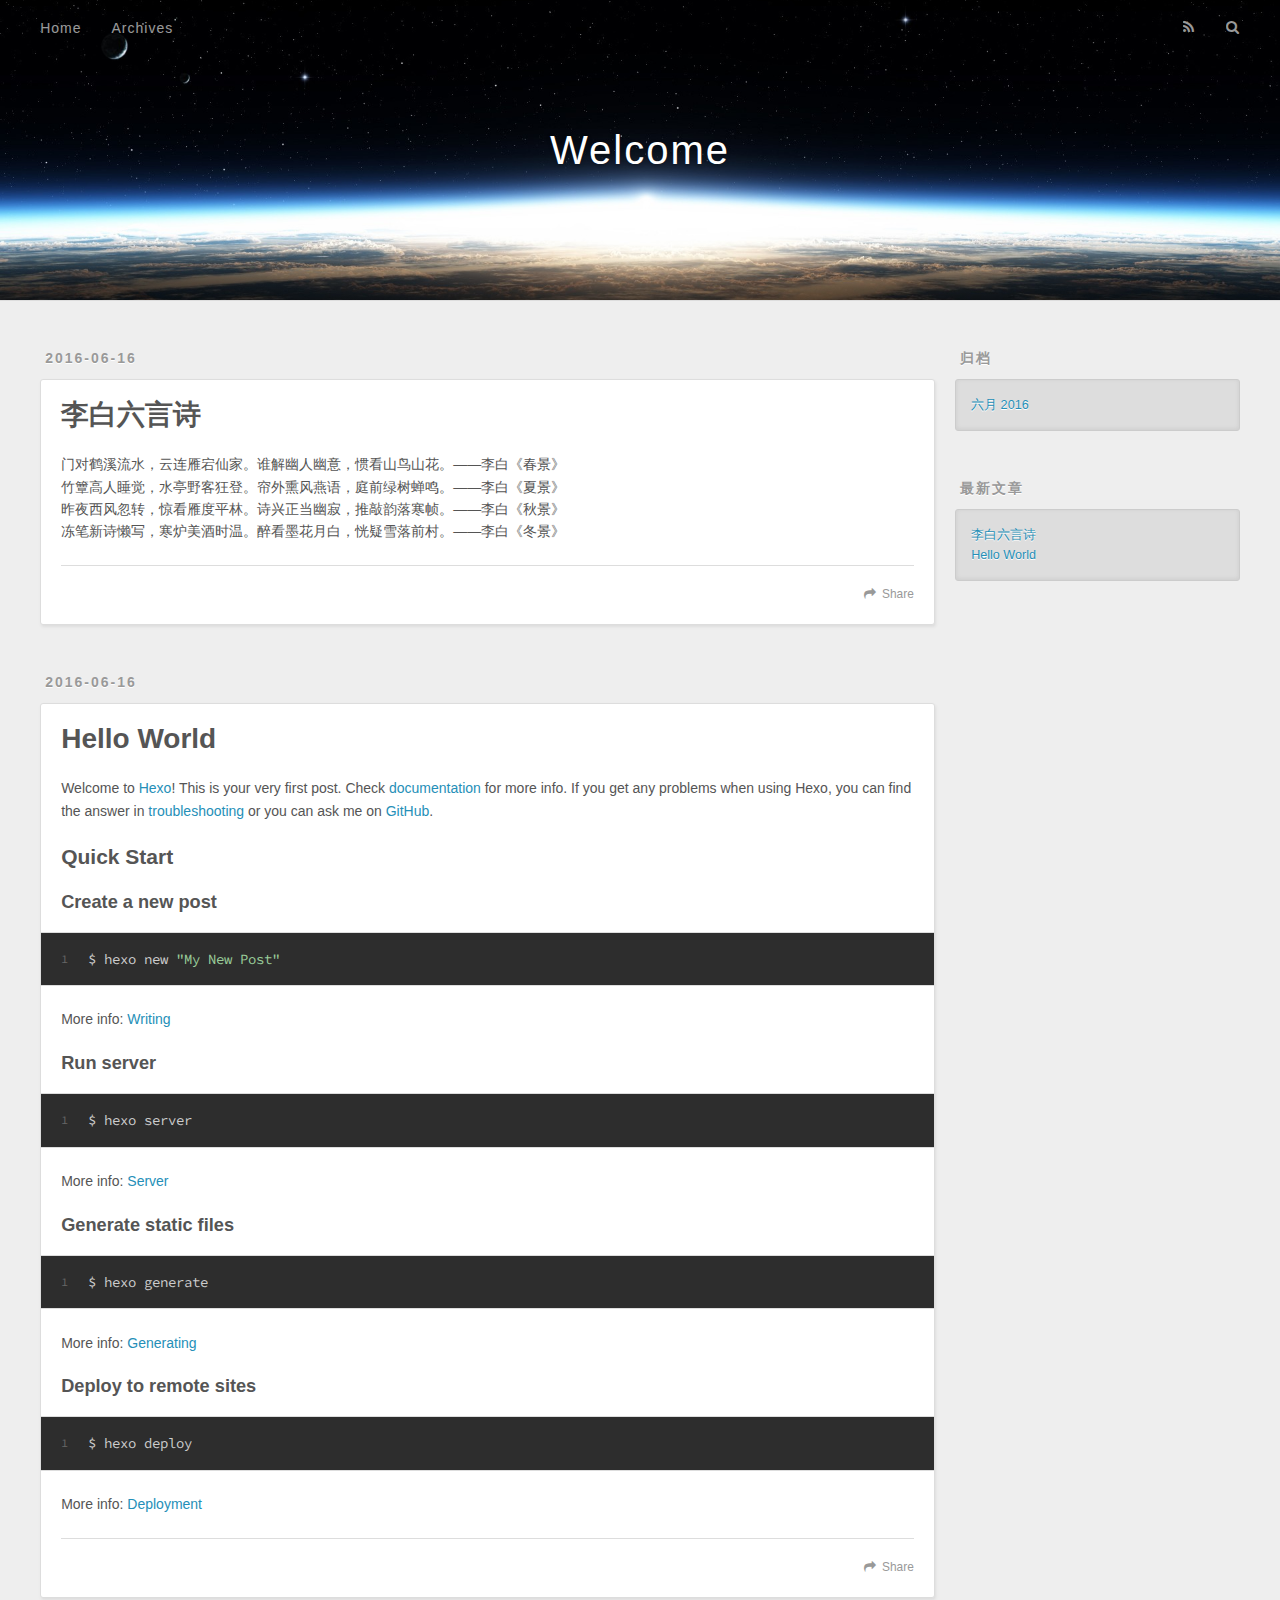
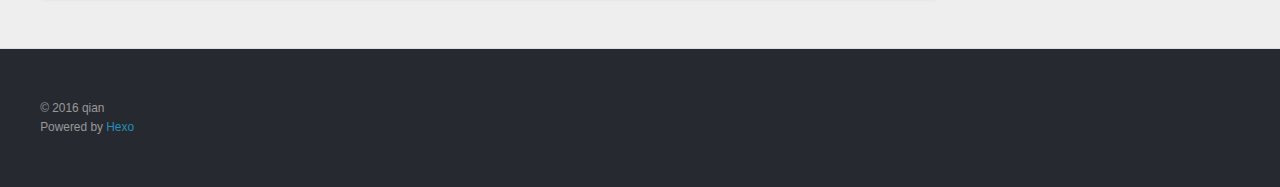
==== commit db6990b6: "Site updated: 2016-06-16 16:09:24" ====
--- a/index.html
+++ b/index.html
@@ -78,7 +78,7 @@
         
   
     <h1 itemprop="name">
-      <a class="article-title" href="/2016/06/16/my-new-post/">my new post</a>
+      <a class="article-title" href="/2016/06/16/my-new-post/">李白六言诗</a>
     </h1>
   
 
@@ -91,7 +91,7 @@
       
     </div>
     <footer class="article-footer">
-      <a data-url="http://yoursite.com/2016/06/16/my-new-post/" data-id="cipi0qxzp00009c1lka99t0z2" class="article-share-link">Share</a>
+      <a data-url="http://yoursite.com/2016/06/16/my-new-post/" data-id="cipi0zgb60000tw1lp9qnwz86" class="article-share-link">Share</a>
       
       
     </footer>
@@ -136,7 +136,7 @@
       
     </div>
     <footer class="article-footer">
-      <a data-url="http://yoursite.com/2016/06/16/hello-world/" data-id="cipi0qxzp00019c1l3mobyukm" class="article-share-link">Share</a>
+      <a data-url="http://yoursite.com/2016/06/16/hello-world/" data-id="cipi0zgbf0001tw1lw6797544" class="article-share-link">Share</a>
       
       
     </footer>
@@ -176,7 +176,7 @@
       <ul>
         
           <li>
-            <a href="/2016/06/16/my-new-post/">my new post</a>
+            <a href="/2016/06/16/my-new-post/">李白六言诗</a>
           </li>
         
           <li>
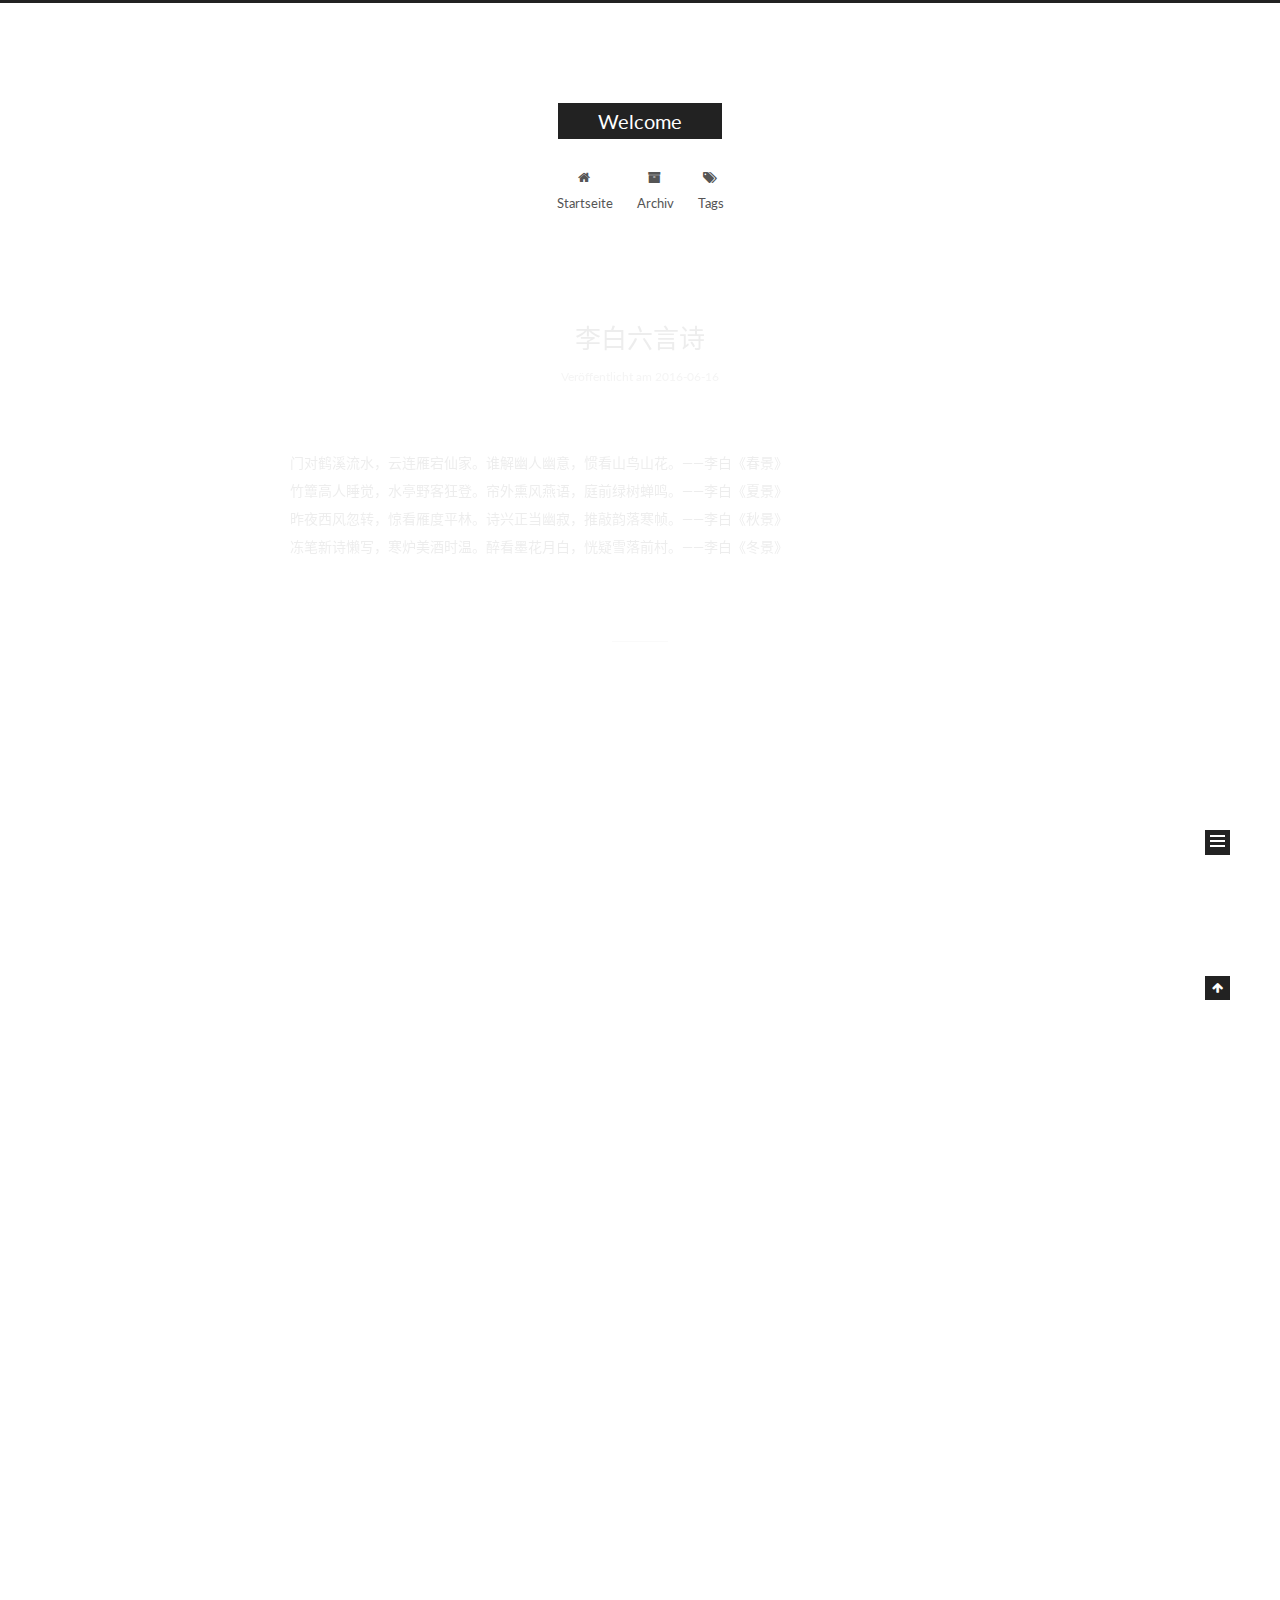
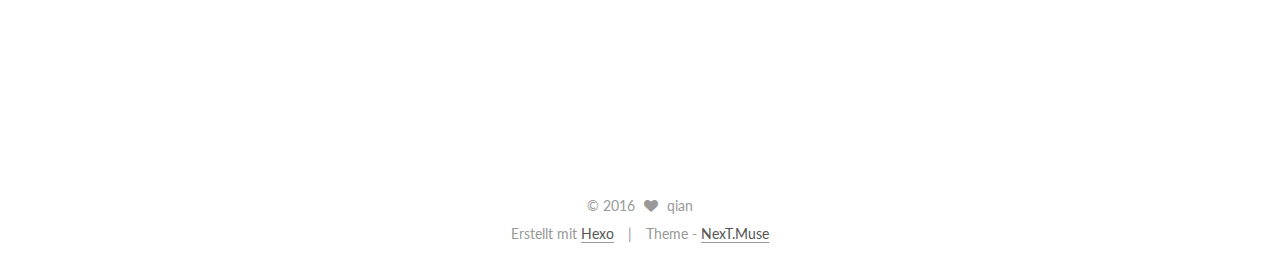
==== commit b9af0328: "Site updated: 2016-06-16 16:24:08" ====
--- a/index.html
+++ b/index.html
@@ -1,11 +1,90 @@
-<!DOCTYPE html>
-<html>
+<!doctype html>
+
+
+
+  
+
+
+<html class="theme-next muse use-motion">
 <head>
-  <meta charset="utf-8">
-  
-  <title>Welcome</title>
-  <meta name="viewport" content="width=device-width, initial-scale=1, maximum-scale=1">
-  <meta name="description">
+  <meta charset="UTF-8"/>
+<meta http-equiv="X-UA-Compatible" content="IE=edge,chrome=1" />
+<meta name="viewport" content="width=device-width, initial-scale=1, maximum-scale=1"/>
+
+
+
+<meta http-equiv="Cache-Control" content="no-transform" />
+<meta http-equiv="Cache-Control" content="no-siteapp" />
+
+
+
+
+
+
+
+
+
+
+
+
+  
+  
+  <link href="/vendors/fancybox/source/jquery.fancybox.css?v=2.1.5" rel="stylesheet" type="text/css" />
+
+
+
+
+  
+  
+  
+  
+
+  
+    
+    
+  
+
+  
+
+  
+
+  
+
+  
+
+  
+    
+    
+    <link href="//fonts.googleapis.com/css?family=Lato:300,300italic,400,400italic,700,700italic&subset=latin,latin-ext" rel="stylesheet" type="text/css">
+  
+
+
+
+
+
+
+<link href="/vendors/font-awesome/css/font-awesome.min.css?v=4.4.0" rel="stylesheet" type="text/css" />
+
+<link href="/css/main.css?v=5.0.1" rel="stylesheet" type="text/css" />
+
+
+  <meta name="keywords" content="Hexo, NexT" />
+
+
+
+
+
+
+
+
+  <link rel="shortcut icon" type="image/x-icon" href="/favicon.ico?v=5.0.1" />
+
+
+
+
+
+
+<meta name="description">
 <meta property="og:type" content="website">
 <meta property="og:title" content="Welcome">
 <meta property="og:url" content="http://yoursite.com/index.html">
@@ -14,116 +93,290 @@
 <meta name="twitter:card" content="summary">
 <meta name="twitter:title" content="Welcome">
 <meta name="twitter:description">
-  
-    <link rel="alternate" href="/atom.xml" title="Welcome" type="application/atom+xml">
-  
-  
-    <link rel="icon" href="/favicon.png">
-  
-  
-    <link href="//fonts.googleapis.com/css?family=Source+Code+Pro" rel="stylesheet" type="text/css">
-  
-  <link rel="stylesheet" href="/css/style.css">
-  
-
+
+
+
+<script type="text/javascript" id="hexo.configuration">
+  var NexT = window.NexT || {};
+  var CONFIG = {
+    scheme: 'Muse',
+    sidebar: {"position":"left","display":"post"},
+    fancybox: true,
+    motion: true,
+    duoshuo: {
+      userId: 0,
+      author: 'Author'
+    }
+  };
+</script>
+
+
+
+
+  <link rel="canonical" href="http://yoursite.com/"/>
+
+  <title> Welcome </title>
 </head>
 
-<body>
-  <div id="container">
-    <div id="wrap">
-      <header id="header">
-  <div id="banner"></div>
-  <div id="header-outer" class="outer">
-    <div id="header-title" class="inner">
-      <h1 id="logo-wrap">
-        <a href="/" id="logo">Welcome</a>
-      </h1>
-      
-    </div>
-    <div id="header-inner" class="inner">
-      <nav id="main-nav">
-        <a id="main-nav-toggle" class="nav-icon"></a>
-        
-          <a class="main-nav-link" href="/">Home</a>
-        
-          <a class="main-nav-link" href="/archives">Archives</a>
-        
-      </nav>
-      <nav id="sub-nav">
-        
-          <a id="nav-rss-link" class="nav-icon" href="/atom.xml" title="RSS Feed"></a>
-        
-        <a id="nav-search-btn" class="nav-icon" title="搜索"></a>
-      </nav>
-      <div id="search-form-wrap">
-        <form action="//google.com/search" method="get" accept-charset="UTF-8" class="search-form"><input type="search" name="q" results="0" class="search-form-input" placeholder="Search"><button type="submit" class="search-form-submit">&#xF002;</button><input type="hidden" name="sitesearch" value="http://yoursite.com"></form>
-      </div>
-    </div>
+<body itemscope itemtype="http://schema.org/WebPage" lang="zh-CN">
+
+  
+
+
+
+
+
+
+
+
+
+
+  
+  
+    
+  
+
+  <div class="container one-collumn sidebar-position-left 
+   page-home 
+ ">
+    <div class="headband"></div>
+
+    <header id="header" class="header" itemscope itemtype="http://schema.org/WPHeader">
+      <div class="header-inner"><div class="site-meta ">
+  
+
+  <div class="custom-logo-site-title">
+    <a href="/"  class="brand" rel="start">
+      <span class="logo-line-before"><i></i></span>
+      <span class="site-title">Welcome</span>
+      <span class="logo-line-after"><i></i></span>
+    </a>
   </div>
-</header>
-      <div class="outer">
-        <section id="main">
-  
-    <article id="post-my-new-post" class="article article-type-post" itemscope itemprop="blogPost">
-  <div class="article-meta">
-    <a href="/2016/06/16/my-new-post/" class="article-date">
-  <time datetime="2016-06-16T07:01:27.000Z" itemprop="datePublished">2016-06-16</time>
-</a>
-    
-  </div>
-  <div class="article-inner">
-    
-    
-      <header class="article-header">
-        
-  
-    <h1 itemprop="name">
-      <a class="article-title" href="/2016/06/16/my-new-post/">李白六言诗</a>
-    </h1>
-  
-
+  <p class="site-subtitle"></p>
+</div>
+
+<div class="site-nav-toggle">
+  <button>
+    <span class="btn-bar"></span>
+    <span class="btn-bar"></span>
+    <span class="btn-bar"></span>
+  </button>
+</div>
+
+<nav class="site-nav">
+  
+
+  
+    <ul id="menu" class="menu">
+      
+        
+        <li class="menu-item menu-item-home">
+          <a href="/" rel="section">
+            
+              <i class="menu-item-icon fa fa-fw fa-home"></i> <br />
+            
+            Startseite
+          </a>
+        </li>
+      
+        
+        <li class="menu-item menu-item-archives">
+          <a href="/archives" rel="section">
+            
+              <i class="menu-item-icon fa fa-fw fa-archive"></i> <br />
+            
+            Archiv
+          </a>
+        </li>
+      
+        
+        <li class="menu-item menu-item-tags">
+          <a href="/tags" rel="section">
+            
+              <i class="menu-item-icon fa fa-fw fa-tags"></i> <br />
+            
+            Tags
+          </a>
+        </li>
+      
+
+      
+    </ul>
+  
+
+  
+</nav>
+
+ </div>
+    </header>
+
+    <main id="main" class="main">
+      <div class="main-inner">
+        <div class="content-wrap">
+          <div id="content" class="content">
+            
+  <section id="posts" class="posts-expand">
+    
+      
+
+  
+  
+
+  
+  
+  
+
+  <article class="post post-type-normal " itemscope itemtype="http://schema.org/Article">
+
+    
+      <header class="post-header">
+
+        
+        
+          <h1 class="post-title" itemprop="name headline">
+            
+            
+              
+                
+                <a class="post-title-link" href="/2016/06/16/my-new-post/" itemprop="url">
+                  李白六言诗
+                </a>
+              
+            
+          </h1>
+        
+
+        <div class="post-meta">
+          <span class="post-time">
+            <span class="post-meta-item-icon">
+              <i class="fa fa-calendar-o"></i>
+            </span>
+            <span class="post-meta-item-text">Veröffentlicht am</span>
+            <time itemprop="dateCreated" datetime="2016-06-16T15:01:27+08:00" content="2016-06-16">
+              2016-06-16
+            </time>
+          </span>
+
+          
+
+          
+            
+          
+
+          
+
+          
+          
+
+          
+        </div>
       </header>
     
-    <div class="article-entry" itemprop="articleBody">
-      
-        <p>门对鹤溪流水，云连雁宕仙家。谁解幽人幽意，惯看山鸟山花。——李白《春景》<br> 竹簟高人睡觉，水亭野客狂登。帘外熏风燕语，庭前绿树蝉鸣。——李白《夏景》<br>  昨夜西风忽转，惊看雁度平林。诗兴正当幽寂，推敲韵落寒帧。——李白《秋景》<br>   冻笔新诗懒写，寒炉美酒时温。醉看墨花月白，恍疑雪落前村。——李白《冬景》</p>
-
-      
-    </div>
-    <footer class="article-footer">
-      <a data-url="http://yoursite.com/2016/06/16/my-new-post/" data-id="cipi0zgb60000tw1lp9qnwz86" class="article-share-link">Share</a>
-      
+
+
+    <div class="post-body" itemprop="articleBody">
+
+      
+      
+
+      
+        
+          
+            <p>门对鹤溪流水，云连雁宕仙家。谁解幽人幽意，惯看山鸟山花。——李白《春景》<br> 竹簟高人睡觉，水亭野客狂登。帘外熏风燕语，庭前绿树蝉鸣。——李白《夏景》<br>  昨夜西风忽转，惊看雁度平林。诗兴正当幽寂，推敲韵落寒帧。——李白《秋景》<br>   冻笔新诗懒写，寒炉美酒时温。醉看墨花月白，恍疑雪落前村。——李白《冬景》</p>
+
+          
+        
+      
+    </div>
+
+    <div>
+      
+    </div>
+
+    <div>
+      
+    </div>
+
+    <footer class="post-footer">
+      
+
+      
+
+      
+      
+        <div class="post-eof"></div>
       
     </footer>
-  </div>
-  
-</article>
-
-
-  
-    <article id="post-hello-world" class="article article-type-post" itemscope itemprop="blogPost">
-  <div class="article-meta">
-    <a href="/2016/06/16/hello-world/" class="article-date">
-  <time datetime="2016-06-16T05:29:01.195Z" itemprop="datePublished">2016-06-16</time>
-</a>
-    
-  </div>
-  <div class="article-inner">
-    
-    
-      <header class="article-header">
-        
-  
-    <h1 itemprop="name">
-      <a class="article-title" href="/2016/06/16/hello-world/">Hello World</a>
-    </h1>
-  
-
+  </article>
+
+
+    
+      
+
+  
+  
+
+  
+  
+  
+
+  <article class="post post-type-normal " itemscope itemtype="http://schema.org/Article">
+
+    
+      <header class="post-header">
+
+        
+        
+          <h1 class="post-title" itemprop="name headline">
+            
+            
+              
+                
+                <a class="post-title-link" href="/2016/06/16/hello-world/" itemprop="url">
+                  Hello World
+                </a>
+              
+            
+          </h1>
+        
+
+        <div class="post-meta">
+          <span class="post-time">
+            <span class="post-meta-item-icon">
+              <i class="fa fa-calendar-o"></i>
+            </span>
+            <span class="post-meta-item-text">Veröffentlicht am</span>
+            <time itemprop="dateCreated" datetime="2016-06-16T13:29:01+08:00" content="2016-06-16">
+              2016-06-16
+            </time>
+          </span>
+
+          
+
+          
+            
+          
+
+          
+
+          
+          
+
+          
+        </div>
       </header>
     
-    <div class="article-entry" itemprop="articleBody">
-      
-        <p>Welcome to <a href="https://hexo.io/" target="_blank" rel="external">Hexo</a>! This is your very first post. Check <a href="https://hexo.io/docs/" target="_blank" rel="external">documentation</a> for more info. If you get any problems when using Hexo, you can find the answer in <a href="https://hexo.io/docs/troubleshooting.html" target="_blank" rel="external">troubleshooting</a> or you can ask me on <a href="https://github.com/hexojs/hexo/issues" target="_blank" rel="external">GitHub</a>.</p>
+
+
+    <div class="post-body" itemprop="articleBody">
+
+      
+      
+
+      
+        
+          
+            <p>Welcome to <a href="https://hexo.io/" target="_blank" rel="external">Hexo</a>! This is your very first post. Check <a href="https://hexo.io/docs/" target="_blank" rel="external">documentation</a> for more info. If you get any problems when using Hexo, you can find the answer in <a href="https://hexo.io/docs/troubleshooting.html" target="_blank" rel="external">troubleshooting</a> or you can ask me on <a href="https://github.com/hexojs/hexo/issues" target="_blank" rel="external">GitHub</a>.</p>
 <h2 id="Quick-Start"><a href="#Quick-Start" class="headerlink" title="Quick Start"></a>Quick Start</h2><h3 id="Create-a-new-post"><a href="#Create-a-new-post" class="headerlink" title="Create a new post"></a>Create a new post</h3><figure class="highlight bash"><table><tr><td class="gutter"><pre><span class="line">1</span><br></pre></td><td class="code"><pre><span class="line">$ hexo new <span class="string">"My New Post"</span></span><br></pre></td></tr></table></figure>
 <p>More info: <a href="https://hexo.io/docs/writing.html" target="_blank" rel="external">Writing</a></p>
 <h3 id="Run-server"><a href="#Run-server" class="headerlink" title="Run server"></a>Run server</h3><figure class="highlight bash"><table><tr><td class="gutter"><pre><span class="line">1</span><br></pre></td><td class="code"><pre><span class="line">$ hexo server</span><br></pre></td></tr></table></figure>
@@ -133,92 +386,219 @@
 <h3 id="Deploy-to-remote-sites"><a href="#Deploy-to-remote-sites" class="headerlink" title="Deploy to remote sites"></a>Deploy to remote sites</h3><figure class="highlight bash"><table><tr><td class="gutter"><pre><span class="line">1</span><br></pre></td><td class="code"><pre><span class="line">$ hexo deploy</span><br></pre></td></tr></table></figure>
 <p>More info: <a href="https://hexo.io/docs/deployment.html" target="_blank" rel="external">Deployment</a></p>
 
-      
-    </div>
-    <footer class="article-footer">
-      <a data-url="http://yoursite.com/2016/06/16/hello-world/" data-id="cipi0zgbf0001tw1lw6797544" class="article-share-link">Share</a>
-      
+          
+        
+      
+    </div>
+
+    <div>
+      
+    </div>
+
+    <div>
+      
+    </div>
+
+    <footer class="post-footer">
+      
+
+      
+
+      
+      
+        <div class="post-eof"></div>
       
     </footer>
+  </article>
+
+
+    
+  </section>
+
+  
+
+
+          </div>
+          
+
+
+          
+
+        </div>
+        
+          
+  
+  <div class="sidebar-toggle">
+    <div class="sidebar-toggle-line-wrap">
+      <span class="sidebar-toggle-line sidebar-toggle-line-first"></span>
+      <span class="sidebar-toggle-line sidebar-toggle-line-middle"></span>
+      <span class="sidebar-toggle-line sidebar-toggle-line-last"></span>
+    </div>
   </div>
-  
-</article>
-
-
-  
-
-</section>
-        
-          <aside id="sidebar">
-  
-    
-
-  
-    
-
-  
-    
-  
-    
-  <div class="widget-wrap">
-    <h3 class="widget-title">归档</h3>
-    <div class="widget">
-      <ul class="archive-list"><li class="archive-list-item"><a class="archive-list-link" href="/archives/2016/06/">六月 2016</a></li></ul>
+
+  <aside id="sidebar" class="sidebar">
+    <div class="sidebar-inner">
+
+      
+
+      
+
+      <section class="site-overview sidebar-panel  sidebar-panel-active ">
+        <div class="site-author motion-element" itemprop="author" itemscope itemtype="http://schema.org/Person">
+          <img class="site-author-image" itemprop="image"
+               src="/images/avatar.gif"
+               alt="qian" />
+          <p class="site-author-name" itemprop="name">qian</p>
+          <p class="site-description motion-element" itemprop="description"></p>
+        </div>
+        <nav class="site-state motion-element">
+          <div class="site-state-item site-state-posts">
+            <a href="/archives">
+              <span class="site-state-item-count">2</span>
+              <span class="site-state-item-name">Artikel</span>
+            </a>
+          </div>
+
+          
+
+          
+
+        </nav>
+
+        
+
+        <div class="links-of-author motion-element">
+          
+        </div>
+
+        
+        
+
+        
+        
+
+      </section>
+
+      
+
+    </div>
+  </aside>
+
+
+        
+      </div>
+    </main>
+
+    <footer id="footer" class="footer">
+      <div class="footer-inner">
+        <div class="copyright" >
+  
+  &copy; 
+  <span itemprop="copyrightYear">2016</span>
+  <span class="with-love">
+    <i class="fa fa-heart"></i>
+  </span>
+  <span class="author" itemprop="copyrightHolder">qian</span>
+</div>
+
+<div class="powered-by">
+  Erstellt mit  <a class="theme-link" href="http://hexo.io">Hexo</a>
+</div>
+
+<div class="theme-info">
+  Theme -
+  <a class="theme-link" href="https://github.com/iissnan/hexo-theme-next">
+    NexT.Muse
+  </a>
+</div>
+
+        
+
+        
+      </div>
+    </footer>
+
+    <div class="back-to-top">
+      <i class="fa fa-arrow-up"></i>
     </div>
   </div>
 
-
-  
-    
-  <div class="widget-wrap">
-    <h3 class="widget-title">最新文章</h3>
-    <div class="widget">
-      <ul>
-        
-          <li>
-            <a href="/2016/06/16/my-new-post/">李白六言诗</a>
-          </li>
-        
-          <li>
-            <a href="/2016/06/16/hello-world/">Hello World</a>
-          </li>
-        
-      </ul>
-    </div>
-  </div>
-
-  
-</aside>
-        
-      </div>
-      <footer id="footer">
-  
-  <div class="outer">
-    <div id="footer-info" class="inner">
-      &copy; 2016 qian<br>
-      Powered by <a href="http://hexo.io/" target="_blank">Hexo</a>
-    </div>
-  </div>
-</footer>
-    </div>
-    <nav id="mobile-nav">
-  
-    <a href="/" class="mobile-nav-link">Home</a>
-  
-    <a href="/archives" class="mobile-nav-link">Archives</a>
-  
-</nav>
-    
-
-<script src="//ajax.googleapis.com/ajax/libs/jquery/2.0.3/jquery.min.js"></script>
-
-
-  <link rel="stylesheet" href="/fancybox/jquery.fancybox.css">
-  <script src="/fancybox/jquery.fancybox.pack.js"></script>
-
-
-<script src="/js/script.js"></script>
-
-  </div>
+  
+
+<script type="text/javascript">
+  if (Object.prototype.toString.call(window.Promise) !== '[object Function]') {
+    window.Promise = null;
+  }
+</script>
+
+
+
+
+
+
+
+
+
+  
+
+
+
+  
+  <script type="text/javascript" src="/vendors/jquery/index.js?v=2.1.3"></script>
+
+  
+  <script type="text/javascript" src="/vendors/fastclick/lib/fastclick.min.js?v=1.0.6"></script>
+
+  
+  <script type="text/javascript" src="/vendors/jquery_lazyload/jquery.lazyload.js?v=1.9.7"></script>
+
+  
+  <script type="text/javascript" src="/vendors/velocity/velocity.min.js?v=1.2.1"></script>
+
+  
+  <script type="text/javascript" src="/vendors/velocity/velocity.ui.min.js?v=1.2.1"></script>
+
+  
+  <script type="text/javascript" src="/vendors/fancybox/source/jquery.fancybox.pack.js?v=2.1.5"></script>
+
+
+  
+
+
+  <script type="text/javascript" src="/js/src/utils.js?v=5.0.1"></script>
+
+  <script type="text/javascript" src="/js/src/motion.js?v=5.0.1"></script>
+
+
+
+  
+  
+
+  
+
+  
+
+
+  <script type="text/javascript" src="/js/src/bootstrap.js?v=5.0.1"></script>
+
+
+
+  
+
+
+
+  
+
+
+
+
+  
+  
+  
+
+  
+
+  
+
 </body>
-</html>+</html>
--- a/css/main.css
+++ b/css/main.css
@@ -0,0 +1,2182 @@
+/* normalize.css v3.0.2 | MIT License | git.io/normalize */
+html {
+  font-family: sans-serif; /* 1 */
+  -ms-text-size-adjust: 100%; /* 2 */
+  -webkit-text-size-adjust: 100%; /* 2 */
+}
+body {
+  margin: 0;
+}
+article,
+aside,
+details,
+figcaption,
+figure,
+footer,
+header,
+hgroup,
+main,
+menu,
+nav,
+section,
+summary {
+  display: block;
+}
+audio,
+canvas,
+progress,
+video {
+  display: inline-block; /* 1 */
+  vertical-align: baseline; /* 2 */
+}
+audio:not([controls]) {
+  display: none;
+  height: 0;
+}
+[hidden],
+template {
+  display: none;
+}
+a {
+  background-color: transparent;
+}
+a:active,
+a:hover {
+  outline: 0;
+}
+abbr[title] {
+  border-bottom: 1px dotted;
+}
+b,
+strong {
+  font-weight: bold;
+}
+dfn {
+  font-style: italic;
+}
+h1 {
+  font-size: 2em;
+  margin: 0.67em 0;
+}
+mark {
+  background: #ff0;
+  color: #000;
+}
+small {
+  font-size: 80%;
+}
+sub,
+sup {
+  font-size: 75%;
+  line-height: 0;
+  position: relative;
+  vertical-align: baseline;
+}
+sup {
+  top: -0.5em;
+}
+sub {
+  bottom: -0.25em;
+}
+img {
+  border: 0;
+}
+svg:not(:root) {
+  overflow: hidden;
+}
+figure {
+  margin: 1em 40px;
+}
+hr {
+  -moz-box-sizing: content-box;
+  box-sizing: content-box;
+  height: 0;
+}
+pre {
+  overflow: auto;
+}
+code,
+kbd,
+pre,
+samp {
+  font-family: monospace, monospace;
+  font-size: 1em;
+}
+button,
+input,
+optgroup,
+select,
+textarea {
+  color: inherit; /* 1 */
+  font: inherit; /* 2 */
+  margin: 0; /* 3 */
+}
+button {
+  overflow: visible;
+}
+button,
+select {
+  text-transform: none;
+}
+button,
+html input[type="button"],
+input[type="reset"],
+input[type="submit"] {
+  -webkit-appearance: button; /* 2 */
+  cursor: pointer; /* 3 */
+}
+button[disabled],
+html input[disabled] {
+  cursor: default;
+}
+button::-moz-focus-inner,
+input::-moz-focus-inner {
+  border: 0;
+  padding: 0;
+}
+input {
+  line-height: normal;
+}
+input[type="checkbox"],
+input[type="radio"] {
+  box-sizing: border-box; /* 1 */
+  padding: 0; /* 2 */
+}
+input[type="number"]::-webkit-inner-spin-button,
+input[type="number"]::-webkit-outer-spin-button {
+  height: auto;
+}
+input[type="search"] {
+  -webkit-appearance: textfield; /* 1 */
+  -moz-box-sizing: content-box;
+  -webkit-box-sizing: content-box; /* 2 */
+  box-sizing: content-box;
+}
+input[type="search"]::-webkit-search-cancel-button,
+input[type="search"]::-webkit-search-decoration {
+  -webkit-appearance: none;
+}
+fieldset {
+  border: 1px solid #c0c0c0;
+  margin: 0 2px;
+  padding: 0.35em 0.625em 0.75em;
+}
+legend {
+  border: 0; /* 1 */
+  padding: 0; /* 2 */
+}
+textarea {
+  overflow: auto;
+}
+optgroup {
+  font-weight: bold;
+}
+table {
+  border-collapse: collapse;
+  border-spacing: 0;
+}
+td,
+th {
+  padding: 0;
+}
+::selection {
+  background: #262a30;
+  color: #fff;
+}
+body {
+  position: relative;
+  font-family: 'Lato', "PingFang SC", "Microsoft YaHei", sans-serif;
+  font-size: 14px;
+  line-height: 2;
+  color: #555;
+  background: #fff;
+}
+@media (max-width: 767px) {
+  body {
+    padding-right: 0 !important;
+  }
+}
+@media (min-width: 768px) and (max-width: 991px) {
+  body {
+    padding-right: 0 !important;
+  }
+}
+@media (min-width: 1600px) {
+  body {
+    font-size: 16px;
+  }
+}
+h1,
+h2,
+h3,
+h4,
+h5,
+h6 {
+  margin: 0;
+  padding: 0;
+  font-weight: bold;
+  line-height: 1.5;
+  font-family: 'Lato', "PingFang SC", "Microsoft YaHei", sans-serif;
+}
+h2,
+h3,
+h4,
+h5,
+h6 {
+  margin: 20px 0 15px;
+}
+h1 {
+  font-size: 22px;
+}
+@media (max-width: 767px) {
+  h1 {
+    font-size: 18px;
+  }
+}
+h2 {
+  font-size: 20px;
+}
+@media (max-width: 767px) {
+  h2 {
+    font-size: 16px;
+  }
+}
+h3 {
+  font-size: 18px;
+}
+@media (max-width: 767px) {
+  h3 {
+    font-size: 14px;
+  }
+}
+h4 {
+  font-size: 16px;
+}
+@media (max-width: 767px) {
+  h4 {
+    font-size: 12px;
+  }
+}
+h5 {
+  font-size: 14px;
+}
+@media (max-width: 767px) {
+  h5 {
+    font-size: 10px;
+  }
+}
+h6 {
+  font-size: 12px;
+}
+@media (max-width: 767px) {
+  h6 {
+    font-size: 8px;
+  }
+}
+p {
+  margin: 0 0 25px 0;
+}
+a {
+  color: #555;
+  text-decoration: none;
+  border-bottom: 1px solid #999;
+  word-wrap: break-word;
+}
+a:hover {
+  color: #222;
+  border-bottom-color: #222;
+}
+ul {
+  list-style: none;
+}
+blockquote {
+  margin: 0;
+  padding: 0;
+}
+img {
+  display: block;
+  margin: auto;
+  max-width: 100%;
+  height: auto;
+}
+hr {
+  margin: 40px 0;
+  height: 3px;
+  border: none;
+  background-color: #ddd;
+  background-image: repeating-linear-gradient(-45deg, #fff, #fff 4px, transparent 4px, transparent 8px);
+}
+blockquote {
+  padding: 0 15px;
+  color: #666;
+  border-left: 4px solid #ddd;
+}
+blockquote cite::before {
+  content: "-";
+  padding: 0 5px;
+}
+dt {
+  font-weight: 700;
+}
+dd {
+  margin: 0;
+  padding: 0;
+}
+.text-left {
+  text-align: left;
+}
+.text-center {
+  text-align: center;
+}
+.text-right {
+  text-align: right;
+}
+.text-justify {
+  text-align: justify;
+}
+.text-nowrap {
+  white-space: nowrap;
+}
+.text-lowercase {
+  text-transform: lowercase;
+}
+.text-uppercase {
+  text-transform: uppercase;
+}
+.text-capitalize {
+  text-transform: capitalize;
+}
+.center-block {
+  display: block;
+  margin-left: auto;
+  margin-right: auto;
+}
+.clearfix:before,
+.clearfix:after {
+  content: " ";
+  display: table;
+}
+.clearfix:after {
+  clear: both;
+}
+.pullquote {
+  width: 45%;
+}
+.pullquote.left {
+  float: left;
+  margin-left: 5px;
+  margin-right: 10px;
+}
+.pullquote.right {
+  float: right;
+  margin-left: 10px;
+  margin-right: 5px;
+}
+.affix.affix.affix {
+  position: fixed;
+}
+.translation {
+  margin-top: -20px;
+  font-size: 14px;
+  color: #999;
+}
+.scrollbar-measure {
+  width: 100px;
+  height: 100px;
+  overflow: scroll;
+  position: absolute;
+  top: -9999px;
+}
+.use-motion .motion-element {
+  opacity: 0;
+}
+#local-search-input {
+  padding: 3px;
+  border: none;
+  text-indent: 14px;
+  border-radius: 0;
+  width: 140px;
+  outline: none;
+  border-bottom: 1px solid #999;
+  background: inherit;
+  opacity: 0.5;
+}
+#local-search-input:focus {
+  opacity: 1;
+}
+.search-icon {
+  position: absolute;
+  top: 9px;
+}
+table {
+  margin: 20px 0;
+  width: 100%;
+  border-collapse: collapse;
+  border-spacing: 0;
+  border: 1px solid #ddd;
+  font-size: 14px;
+  table-layout: fixed;
+  word-wrap: break-all;
+}
+table>tbody>tr:nth-of-type(odd) {
+  background-color: #f9f9f9;
+}
+table>tbody>tr:hover {
+  background-color: #f5f5f5;
+}
+caption,
+th,
+td {
+  padding: 8px;
+  text-align: left;
+  vertical-align: middle;
+  font-weight: normal;
+}
+th,
+td {
+  border-bottom: 3px solid #ddd;
+  border-right: 1px solid #eee;
+}
+th {
+  padding-bottom: 10px;
+  font-weight: 700;
+}
+td {
+  border-bottom-width: 1px;
+}
+html,
+body {
+  height: 100%;
+}
+.container {
+  position: relative;
+  min-height: 100%;
+}
+.header-inner {
+  margin: 0 auto;
+  padding: 100px 0 70px;
+  width: 700px;
+}
+@media (min-width: 1600px) {
+  .container .header-inner {
+    width: 900px;
+  }
+}
+.main {
+  padding-bottom: 150px;
+}
+.main-inner {
+  margin: 0 auto;
+  width: 700px;
+}
+@media (min-width: 1600px) {
+  .container .main-inner {
+    width: 900px;
+  }
+}
+.footer {
+  position: absolute;
+  left: 0;
+  bottom: 0;
+  width: 100%;
+  min-height: 50px;
+}
+.footer-inner {
+  box-sizing: border-box;
+  margin: 20px auto;
+  width: 700px;
+}
+@media (min-width: 1600px) {
+  .container .footer-inner {
+    width: 900px;
+  }
+}
+pre,
+.highlight {
+  overflow: auto;
+  margin: 20px 0;
+  padding: 15px;
+  font-size: 13px;
+  color: #4d4d4c;
+  background: #f7f7f7;
+  line-height: 1.6;
+}
+pre,
+code {
+  font-family: consolas, Menlo, "PingFang SC", "Microsoft YaHei", monospace;
+}
+code {
+  padding: 2px 4px;
+  word-break: break-all;
+  color: #555;
+  background: #eee;
+  border-radius: 4px;
+  font-size: 13px;
+}
+pre code {
+  padding: 0;
+  color: #4d4d4c;
+  background: none;
+  text-shadow: none;
+}
+.highlight pre {
+  border: none;
+  margin: 0;
+  padding: 1px;
+}
+.highlight table {
+  margin: 0;
+  width: auto;
+  border: none;
+}
+.highlight td {
+  border: none;
+  padding: 0;
+}
+.highlight figcaption {
+  font-size: 1em;
+  color: #4d4d4c;
+  line-height: 1em;
+  margin-bottom: 1em;
+}
+.highlight figcaption:before,
+.highlight figcaption:after {
+  content: " ";
+  display: table;
+}
+.highlight figcaption:after {
+  clear: both;
+}
+.highlight figcaption a {
+  float: right;
+  color: #4d4d4c;
+}
+.highlight figcaption a:hover {
+  border-bottom-color: #4d4d4c;
+}
+.highlight .gutter pre {
+  color: #666;
+  text-align: right;
+  padding-right: 20px;
+}
+.highlight .line {
+  height: 20px;
+}
+.gist table {
+  width: auto;
+}
+.gist table td {
+  border: none;
+}
+pre .comment {
+  color: #8e908c;
+}
+pre .variable,
+pre .attribute,
+pre .tag,
+pre .regexp,
+pre .ruby .constant,
+pre .xml .tag .title,
+pre .xml .pi,
+pre .xml .doctype,
+pre .html .doctype,
+pre .css .id,
+pre .css .class,
+pre .css .pseudo {
+  color: #c82829;
+}
+pre .number,
+pre .preprocessor,
+pre .built_in,
+pre .literal,
+pre .params,
+pre .constant,
+pre .command {
+  color: #f5871f;
+}
+pre .ruby .class .title,
+pre .css .rules .attribute,
+pre .string,
+pre .value,
+pre .inheritance,
+pre .header,
+pre .ruby .symbol,
+pre .xml .cdata,
+pre .special,
+pre .number,
+pre .formula {
+  color: #718c00;
+}
+pre .title,
+pre .css .hexcolor {
+  color: #3e999f;
+}
+pre .function,
+pre .python .decorator,
+pre .python .title,
+pre .ruby .function .title,
+pre .ruby .title .keyword,
+pre .perl .sub,
+pre .javascript .title,
+pre .coffeescript .title {
+  color: #4271ae;
+}
+pre .keyword,
+pre .javascript .function {
+  color: #8959a8;
+}
+.full-image.full-image.full-image {
+  border: none;
+  max-width: 100%;
+  width: auto;
+  margin: 20px auto;
+}
+@media (min-width: 992px) {
+  .full-image.full-image.full-image {
+    max-width: none;
+    width: 126%;
+    margin: 0 -13%;
+  }
+}
+.blockquote-center,
+.page-home .post-type-quote blockquote,
+.page-post-detail .post-type-quote blockquote {
+  position: relative;
+  margin: 40px 0;
+  padding: 0;
+  border-left: none;
+  text-align: center;
+}
+.blockquote-center::before,
+.page-home .post-type-quote blockquote::before,
+.page-post-detail .post-type-quote blockquote::before,
+.blockquote-center::after,
+.page-home .post-type-quote blockquote::after,
+.page-post-detail .post-type-quote blockquote::after {
+  position: absolute;
+  content: ' ';
+  display: block;
+  width: 100%;
+  height: 24px;
+  opacity: 0.2;
+  background-repeat: no-repeat;
+  background-position: 0 -6px;
+  background-size: 22px 22px;
+}
+.blockquote-center::before,
+.page-home .post-type-quote blockquote::before,
+.page-post-detail .post-type-quote blockquote::before {
+  top: -20px;
+  background-image: url("../images/quote-l.svg");
+  border-top: 1px solid #ccc;
+}
+.blockquote-center::after,
+.page-home .post-type-quote blockquote::after,
+.page-post-detail .post-type-quote blockquote::after {
+  bottom: -20px;
+  background-image: url("../images/quote-r.svg");
+  border-bottom: 1px solid #ccc;
+  background-position: 100% 8px;
+}
+.blockquote-center p,
+.page-home .post-type-quote blockquote p,
+.page-post-detail .post-type-quote blockquote p,
+.blockquote-center div,
+.page-home .post-type-quote blockquote div,
+.page-post-detail .post-type-quote blockquote div {
+  text-align: center;
+}
+.post .post-body .group-picture img {
+  box-sizing: border-box;
+  padding: 0 3px;
+  border: none;
+}
+.post .group-picture-row {
+  overflow: hidden;
+  margin-top: 6px;
+}
+.post .group-picture-row:first-child {
+  margin-top: 0;
+}
+.post .group-picture-column {
+  float: left;
+}
+.page-post-detail .post-body .group-picture-column {
+  float: none;
+  margin-top: 10px;
+  width: auto !important;
+}
+.page-post-detail .post-body .group-picture-column img {
+  margin: 0 auto;
+}
+.page-archive .group-picture-container {
+  overflow: hidden;
+}
+.page-archive .group-picture-row {
+  float: left;
+}
+.page-archive .group-picture-row:first-child {
+  margin-top: 6px;
+}
+.page-archive .group-picture-column {
+  max-width: 150px;
+  max-height: 150px;
+}
+.btn {
+  display: inline-block;
+  padding: 0 20px;
+  font-size: 14px;
+  color: #fff;
+  background: #222;
+  border: 2px solid #222;
+  text-decoration: none;
+  border-radius: 0;
+  transition-property: background-color;
+  transition-duration: 0.2s;
+  transition-timing-function: ease-in-out;
+  transition-delay: 0s;
+}
+.btn:hover,
+.post-more-link .btn:hover {
+  border-color: #222;
+  color: #222;
+  background: #fff;
+}
+.btn-bar {
+  display: block;
+  width: 22px;
+  height: 2px;
+  background: #555;
+  border-radius: 1px;
+}
+.btn-bar+.btn-bar {
+  margin-top: 4px;
+}
+.pagination {
+  margin: 120px 0 40px;
+  text-align: center;
+  border-top: 1px solid #eee;
+}
+.page-number-basic,
+.pagination .prev,
+.pagination .next,
+.pagination .page-number,
+.pagination .space {
+  display: inline-block;
+  position: relative;
+  top: -1px;
+  margin: 0 10px;
+  padding: 0 10px;
+  line-height: 30px;
+}
+@media (max-width: 767px) {
+  .page-number-basic,
+  .pagination .prev,
+  .pagination .next,
+  .pagination .page-number,
+  .pagination .space {
+    margin: 0 5px;
+  }
+}
+.pagination .prev,
+.pagination .next,
+.pagination .page-number {
+  border-bottom: 0;
+  border-top: 1px solid #eee;
+  transition-property: border-color;
+  transition-duration: 0.2s;
+  transition-timing-function: ease-in-out;
+  transition-delay: 0s;
+}
+.pagination .prev:hover,
+.pagination .next:hover,
+.pagination .page-number:hover {
+  border-top-color: #222;
+}
+.pagination .space {
+  padding: 0;
+  margin: 0;
+}
+.pagination .prev {
+  margin-left: 0;
+}
+.pagination .next {
+  margin-right: 0;
+}
+.pagination .page-number.current {
+  color: #fff;
+  background: #ccc;
+  border-top-color: #ccc;
+}
+@media (max-width: 767px) {
+  .pagination {
+    border-top: none;
+  }
+  .pagination .prev,
+  .pagination .next,
+  .pagination .page-number {
+    margin-bottom: 10px;
+    border-top: 0;
+    border-bottom: 1px solid #eee;
+  }
+  .pagination .prev:hover,
+  .pagination .next:hover,
+  .pagination .page-number:hover {
+    border-bottom-color: #222;
+  }
+}
+.comments {
+  margin: 60px 20px 0;
+}
+.tag-cloud {
+  text-align: center;
+}
+.tag-cloud a {
+  display: inline-block;
+  margin: 10px;
+}
+.back-to-top {
+  box-sizing: border-box;
+  position: fixed;
+  bottom: -100px;
+  right: 50px;
+  z-index: 1050;
+  padding: 0 6px;
+  width: 25px;
+  background: #222;
+  font-size: 12px;
+  opacity: 1;
+  color: #fff;
+  cursor: pointer;
+  text-align: center;
+  -webkit-transform: translateZ(0);
+  transition-property: bottom;
+  transition-duration: 0.2s;
+  transition-timing-function: ease-in-out;
+  transition-delay: 0s;
+}
+@media (max-width: 767px) {
+  .back-to-top {
+    display: none;
+  }
+}
+@media (min-width: 768px) and (max-width: 991px) {
+  .back-to-top {
+    display: none;
+  }
+}
+.back-to-top.back-to-top-on {
+  bottom: 19px;
+}
+.header {
+  background: #fff;
+}
+.header-inner {
+  position: relative;
+}
+.headband {
+  height: 3px;
+  background: #222;
+}
+.site-meta {
+  margin: 0;
+  text-align: center;
+}
+@media (max-width: 767px) {
+  .site-meta {
+    text-align: center;
+  }
+}
+.brand {
+  position: relative;
+  display: inline-block;
+  padding: 0 40px;
+  color: #fff;
+  background: #222;
+  border-bottom: none;
+}
+.brand:hover {
+  color: #fff;
+}
+.logo {
+  display: inline-block;
+  margin-right: 5px;
+  line-height: 36px;
+  vertical-align: top;
+}
+.site-title {
+  display: inline-block;
+  vertical-align: top;
+  line-height: 36px;
+  font-size: 20px;
+  font-weight: normal;
+  font-family: 'Lato', "PingFang SC", "Microsoft YaHei", sans-serif;
+}
+.site-subtitle {
+  margin-top: 10px;
+  font-size: 13px;
+  color: #999;
+}
+.use-motion .brand {
+  opacity: 0;
+}
+.use-motion .logo,
+.use-motion .site-title,
+.use-motion .site-subtitle {
+  opacity: 0;
+  position: relative;
+  top: -10px;
+}
+.site-nav-toggle {
+  display: none;
+  position: absolute;
+  top: 10px;
+  left: 10px;
+}
+@media (max-width: 767px) {
+  .site-nav-toggle {
+    display: block;
+  }
+}
+.site-nav-toggle button {
+  margin-top: 2px;
+  padding: 9px 10px;
+  background: transparent;
+  border: none;
+}
+@media (max-width: 767px) {
+  .site-nav {
+    display: none;
+    margin: 0 -10px;
+    padding: 0 10px;
+    clear: both;
+    border-top: 1px solid #ddd;
+  }
+}
+@media (min-width: 768px) and (max-width: 991px) {
+  .site-nav {
+    display: block !important;
+  }
+}
+@media (min-width: 992px) {
+  .site-nav {
+    display: block !important;
+  }
+}
+.menu {
+  margin-top: 20px;
+  padding-left: 0;
+  text-align: center;
+}
+.menu .menu-item {
+  display: inline-block;
+  margin: 0 10px;
+}
+@media screen and (max-width: 767px) {
+  .menu .menu-item {
+    margin-top: 10px;
+  }
+}
+.menu .menu-item a {
+  display: block;
+  font-size: 13px;
+  text-transform: capitalize;
+  line-height: inherit;
+  border-bottom: 1px solid transparent;
+  transition-property: border-color;
+  transition-duration: 0.2s;
+  transition-timing-function: ease-in-out;
+  transition-delay: 0s;
+}
+.menu .menu-item a:hover {
+  border-bottom-color: #222;
+}
+.menu .menu-item .fa {
+  margin-right: 5px;
+}
+.use-motion .menu-item {
+  opacity: 0;
+}
+.post-body {
+  font-family: 'Lato', "PingFang SC", "Microsoft YaHei", sans-serif;
+}
+@media (max-width: 767px) {
+  .post-body {
+    word-break: break-word;
+  }
+}
+.post-body .fancybox img {
+  display: block !important;
+  margin: 0 auto;
+  cursor: pointer;
+  cursor: zoom-in;
+  cursor: -webkit-zoom-in;
+}
+.post-body .image-caption,
+.post-body .figure .caption {
+  margin: 10px auto 15px;
+  text-align: center;
+  font-size: 14px;
+  color: #999;
+  font-weight: bold;
+  line-height: 1;
+}
+.post-sticky-flag {
+  display: inline-block;
+  font-size: 16px;
+  -ms-transform: rotate(30deg);
+  -webkit-transform: rotate(30deg);
+  -moz-transform: rotate(30deg);
+  -ms-transform: rotate(30deg);
+  -o-transform: rotate(30deg);
+  transform: rotate(30deg);
+}
+.posts-expand {
+  padding-top: 40px;
+}
+@media (max-width: 767px) {
+  .posts-expand {
+    margin: 0 20px;
+  }
+  .post-body pre,
+  .post-body .highlight {
+    padding: 10px;
+  }
+  .post-body pre .gutter pre,
+  .post-body .highlight .gutter pre {
+    padding-right: 10px;
+  }
+}
+@media (min-width: 992px) {
+  .posts-expand .post-body {
+    text-align: justify;
+  }
+}
+.posts-expand .post-body h2,
+.posts-expand .post-body h3,
+.posts-expand .post-body h4,
+.posts-expand .post-body h5,
+.posts-expand .post-body h6 {
+  padding-top: 10px;
+}
+.posts-expand .post-body h2 .header-anchor,
+.posts-expand .post-body h3 .header-anchor,
+.posts-expand .post-body h4 .header-anchor,
+.posts-expand .post-body h5 .header-anchor,
+.posts-expand .post-body h6 .header-anchor {
+  float: right;
+  margin-left: 10px;
+  color: #ccc;
+  border-bottom-style: none;
+  visibility: hidden;
+}
+.posts-expand .post-body h2 .header-anchor:hover,
+.posts-expand .post-body h3 .header-anchor:hover,
+.posts-expand .post-body h4 .header-anchor:hover,
+.posts-expand .post-body h5 .header-anchor:hover,
+.posts-expand .post-body h6 .header-anchor:hover {
+  color: inherit;
+}
+.posts-expand .post-body h2:hover .header-anchor,
+.posts-expand .post-body h3:hover .header-anchor,
+.posts-expand .post-body h4:hover .header-anchor,
+.posts-expand .post-body h5:hover .header-anchor,
+.posts-expand .post-body h6:hover .header-anchor {
+  visibility: visible;
+}
+.posts-expand .post-body ul li {
+  list-style: circle;
+}
+.posts-expand .post-body img {
+  box-sizing: border-box;
+  margin: auto;
+  padding: 3px;
+  border: 1px solid #ddd;
+}
+.posts-expand .fancybox img {
+  margin: 0 auto;
+}
+@media (max-width: 767px) {
+  .posts-collapse {
+    margin: 0 20px;
+  }
+  .posts-collapse .post-title,
+  .posts-collapse .post-meta {
+    display: block;
+    width: auto;
+    text-align: left;
+  }
+}
+.posts-collapse {
+  position: relative;
+  z-index: 1010;
+  margin-left: 55px;
+}
+.posts-collapse::after {
+  content: " ";
+  position: absolute;
+  top: 20px;
+  left: 0;
+  margin-left: -2px;
+  width: 4px;
+  height: 100%;
+  background: #f5f5f5;
+  z-index: -1;
+}
+@media (max-width: 767px) {
+  .posts-collapse {
+    margin: 0 20px;
+  }
+}
+.posts-collapse .collection-title {
+  position: relative;
+  margin: 60px 0;
+}
+.posts-collapse .collection-title h2 {
+  margin-left: 20px;
+}
+.posts-collapse .collection-title small {
+  color: #bbb;
+}
+.posts-collapse .collection-title::before {
+  content: " ";
+  position: absolute;
+  left: 0;
+  top: 50%;
+  margin-left: -4px;
+  margin-top: -4px;
+  width: 8px;
+  height: 8px;
+  background: #bbb;
+  border-radius: 50%;
+}
+.posts-collapse .post {
+  margin: 30px 0;
+}
+.posts-collapse .post-header {
+  position: relative;
+  transition-duration: 0.2s;
+  transition-timing-function: ease-in-out;
+  transition-delay: 0s;
+  transition-property: border;
+  border-bottom: 1px dashed #ccc;
+}
+.posts-collapse .post-header::before {
+  content: " ";
+  position: absolute;
+  left: 0;
+  top: 12px;
+  width: 6px;
+  height: 6px;
+  margin-left: -4px;
+  background: #bbb;
+  border-radius: 50%;
+  border: 1px solid #fff;
+  transition-duration: 0.2s;
+  transition-timing-function: ease-in-out;
+  transition-delay: 0s;
+  transition-property: background;
+}
+.posts-collapse .post-header:hover {
+  border-bottom-color: #666;
+}
+.posts-collapse .post-header:hover::before {
+  background: #222;
+}
+.posts-collapse .post-meta {
+  position: absolute;
+  font-size: 12px;
+  left: 20px;
+  top: 5px;
+}
+.posts-collapse .post-comments-count {
+  display: none;
+}
+.posts-collapse .post-title {
+  margin-left: 60px;
+  font-size: 16px;
+  font-weight: normal;
+  line-height: inherit;
+}
+.posts-collapse .post-title::after {
+  margin-left: 3px;
+  opacity: 0.6;
+}
+.posts-collapse .post-title a {
+  color: #666;
+  border-bottom: none;
+}
+.page-home .post-type-quote .post-header,
+.page-post-detail .post-type-quote .post-header,
+.page-home .post-type-quote .post-tags,
+.page-post-detail .post-type-quote .post-tags {
+  display: none;
+}
+.posts-expand .post-title {
+  font-size: 26px;
+  text-align: center;
+  word-break: break-word;
+  font-weight: 400;
+}
+@media (max-width: 767px) {
+  .posts-expand .post-title {
+    font-size: 22px;
+  }
+}
+.posts-expand .post-title-link {
+  display: inline-block;
+  position: relative;
+  color: #555;
+  border-bottom: none;
+  line-height: 1.2;
+  vertical-align: top;
+}
+.posts-expand .post-title-link::before {
+  content: "";
+  position: absolute;
+  width: 100%;
+  height: 2px;
+  bottom: 0;
+  left: 0;
+  background-color: #000;
+  visibility: hidden;
+  -webkit-transform: scaleX(0);
+  -moz-transform: scaleX(0);
+  -ms-transform: scaleX(0);
+  -o-transform: scaleX(0);
+  transform: scaleX(0);
+  transition-duration: 0.2s;
+  transition-timing-function: ease-in-out;
+  transition-delay: 0s;
+}
+.posts-expand .post-title-link:hover::before {
+  visibility: visible;
+  -webkit-transform: scaleX(1);
+  -moz-transform: scaleX(1);
+  -ms-transform: scaleX(1);
+  -o-transform: scaleX(1);
+  transform: scaleX(1);
+}
+.posts-expand .post-title-link .fa {
+  font-size: 16px;
+}
+.posts-expand .post-meta {
+  margin: 3px 0 60px 0;
+  color: #999;
+  font-family: 'Lato', "PingFang SC", "Microsoft YaHei", sans-serif;
+  font-size: 12px;
+  text-align: center;
+}
+.posts-expand .post-meta .post-category-list {
+  display: inline-block;
+  margin: 0;
+  padding: 3px;
+}
+.posts-expand .post-meta .post-category-list-link {
+  color: #999;
+}
+.post-meta-item-icon {
+  display: none;
+  margin-right: 3px;
+}
+@media (min-width: 768px) and (max-width: 991px) {
+  .post-meta-item-icon {
+    display: inline-block;
+  }
+}
+@media (max-width: 767px) {
+  .post-meta-item-icon {
+    display: inline-block;
+  }
+}
+@media (min-width: 768px) and (max-width: 991px) {
+  .post-meta-item-text {
+    display: none;
+  }
+}
+@media (max-width: 767px) {
+  .post-meta-item-text {
+    display: none;
+  }
+}
+@media (max-width: 767px) {
+  .posts-expand .post-comments-count {
+    display: none;
+  }
+}
+.post-more-link {
+  margin-top: 50px;
+}
+.post-more-link .btn {
+  color: #fff;
+  font-size: 14px;
+  background: #222;
+  border-radius: 0;
+  line-height: 2;
+}
+.posts-expand .post-tags {
+  margin-top: 40px;
+  text-align: center;
+}
+.posts-expand .post-tags a {
+  display: inline-block;
+  margin-right: 10px;
+  font-size: 13px;
+}
+.post-nav {
+  overflow: hidden;
+  margin-top: 60px;
+  padding: 10px;
+  white-space: nowrap;
+  border-top: 1px solid #eee;
+}
+.post-nav-item {
+  display: inline-block;
+  width: 50%;
+  white-space: normal;
+}
+.post-nav-item a {
+  position: relative;
+  display: inline-block;
+  line-height: 25px;
+  font-size: 14px;
+  color: #555;
+  border-bottom: none;
+}
+.post-nav-item a:hover {
+  color: #222;
+  border-bottom: none;
+}
+.post-nav-item a:active {
+  top: 2px;
+}
+.post-nav-item a i {
+  font-size: 12px;
+}
+.post-nav-prev {
+  text-align: right;
+}
+.posts-expand .post-eof {
+  display: block;
+  margin: 80px auto 60px;
+  width: 8%;
+  height: 1px;
+  background: #ccc;
+  text-align: center;
+}
+.post:last-child .post-eof.post-eof.post-eof {
+  display: none;
+}
+.post-gallery {
+  display: table;
+  table-layout: fixed;
+  width: 100%;
+  border-collapse: separate;
+}
+.post-gallery-row {
+  display: table-row;
+}
+.post-gallery .post-gallery-img {
+  display: table-cell;
+  text-align: center;
+  vertical-align: middle;
+  border: none;
+}
+.post-gallery .post-gallery-img img {
+  max-width: 100%;
+  max-height: 100%;
+  border: none;
+}
+.fancybox-close,
+.fancybox-close:hover {
+  border: none;
+}
+.sidebar {
+  position: fixed;
+  right: 0;
+  top: 0;
+  bottom: 0;
+  width: 0;
+  z-index: 1040;
+  box-shadow: inset 0 2px 6px #000;
+  background: #222;
+  -webkit-transform: translateZ(0);
+}
+.sidebar a {
+  color: #999;
+  border-bottom-color: #555;
+}
+.sidebar a:hover {
+  color: #eee;
+}
+@media (min-width: 768px) and (max-width: 991px) {
+  .sidebar {
+    display: none !important;
+  }
+}
+@media (max-width: 767px) {
+  .sidebar {
+    display: none !important;
+  }
+}
+.sidebar-inner {
+  position: relative;
+  padding: 20px 10px;
+  color: #999;
+  text-align: center;
+}
+.sidebar-toggle {
+  position: fixed;
+  right: 50px;
+  bottom: 45px;
+  width: 15px;
+  height: 15px;
+  padding: 5px;
+  background: #222;
+  line-height: 0;
+  z-index: 1050;
+  cursor: pointer;
+  -webkit-transform: translateZ(0);
+}
+@media (min-width: 768px) and (max-width: 991px) {
+  .sidebar-toggle {
+    display: none;
+  }
+}
+@media (max-width: 767px) {
+  .sidebar-toggle {
+    display: none;
+  }
+}
+.sidebar-toggle-line {
+  position: relative;
+  display: inline-block;
+  vertical-align: top;
+  height: 2px;
+  width: 100%;
+  background: #fff;
+  margin-top: 3px;
+}
+.sidebar-toggle-line:first-child {
+  margin-top: 0;
+}
+.site-author-image {
+  display: block;
+  margin: 0 auto;
+  padding: 2px;
+  max-width: 96px;
+  height: auto;
+  border: 2px solid #333;
+}
+.site-author-name {
+  margin: 5px 0 0;
+  text-align: center;
+  color: #f5f5f5;
+  font-weight: normal;
+}
+.site-description {
+  margin-top: 5px;
+  text-align: center;
+  font-size: 14px;
+  color: #999;
+}
+.site-state {
+  overflow: hidden;
+  line-height: 1.4;
+  white-space: nowrap;
+  text-align: center;
+}
+.site-state-item {
+  display: inline-block;
+  padding: 0 15px;
+  border-left: 1px solid #333;
+}
+.site-state-item:first-child {
+  border-left: none;
+}
+.site-state-item a {
+  border-bottom: none;
+}
+.site-state-item-count {
+  display: block;
+  text-align: center;
+  color: inherit;
+  font-weight: 600;
+  font-size: 18px;
+}
+.site-state-item-name {
+  font-size: 13px;
+  color: inherit;
+}
+.feed-link {
+  margin-top: 20px;
+}
+.feed-link a {
+  display: inline-block;
+  padding: 0 15px;
+  color: #fc6423;
+  border: 1px solid #fc6423;
+  border-radius: 4px;
+}
+.feed-link a i {
+  color: #fc6423;
+  font-size: 14px;
+}
+.feed-link a:hover {
+  color: #fff;
+  background: #fc6423;
+}
+.feed-link a:hover i {
+  color: #fff;
+}
+.links-of-author {
+  margin-top: 20px;
+}
+.links-of-author a {
+  display: inline-block;
+  vertical-align: middle;
+  margin-right: 10px;
+  margin-bottom: 10px;
+  border-bottom-color: #555;
+  font-size: 13px;
+}
+.links-of-author a:before {
+  display: inline-block;
+  vertical-align: middle;
+  margin-right: 3px;
+  content: " ";
+  width: 4px;
+  height: 4px;
+  border-radius: 50%;
+  background: #ffe963;
+}
+.links-of-blogroll {
+  font-size: 13px;
+}
+.links-of-blogroll-title {
+  margin-top: 20px;
+  font-size: 14px;
+  font-weight: 600;
+}
+.links-of-blogroll-list {
+  margin: 0;
+  padding: 0;
+}
+.links-of-blogroll-item {
+  padding: 2px 10px;
+}
+.sidebar-nav {
+  margin: 0 0 20px;
+  padding-left: 0;
+}
+.sidebar-nav li {
+  display: inline-block;
+  cursor: pointer;
+  border-bottom: 1px solid transparent;
+  font-size: 14px;
+  color: #555;
+}
+.sidebar-nav li:hover {
+  color: #f5f5f5;
+}
+.page-post-detail .sidebar-nav-toc {
+  padding: 0 5px;
+}
+.page-post-detail .sidebar-nav-overview {
+  margin-left: 10px;
+}
+.sidebar-nav .sidebar-nav-active {
+  color: #87daff;
+  border-bottom-color: #87daff;
+}
+.sidebar-nav .sidebar-nav-active:hover {
+  color: #87daff;
+}
+.sidebar-panel {
+  display: none;
+}
+.sidebar-panel-active {
+  display: block;
+}
+.post-toc-empty {
+  font-size: 14px;
+  color: #666;
+}
+.post-toc-wrap {
+  overflow: hidden;
+}
+.post-toc {
+  overflow: auto;
+}
+.post-toc ol {
+  margin: 0;
+  padding: 0 2px 5px 10px;
+  text-align: left;
+  list-style: none;
+  font-size: 14px;
+}
+.post-toc ol > ol {
+  padding-left: 0;
+}
+.post-toc ol a {
+  transition-duration: 0.2s;
+  transition-timing-function: ease-in-out;
+  transition-delay: 0s;
+  transition-property: all;
+  color: #999;
+  border-bottom-color: #555;
+}
+.post-toc ol a:hover {
+  color: #ccc;
+  border-bottom-color: #ccc;
+}
+.post-toc .nav-item {
+  overflow: hidden;
+  text-overflow: ellipsis;
+  white-space: nowrap;
+  line-height: 1.8;
+}
+.post-toc .nav .nav-child {
+  display: none;
+}
+.post-toc .nav .active > .nav-child {
+  display: block;
+}
+.post-toc .nav .active-current > .nav-child {
+  display: block;
+}
+.post-toc .nav .active-current > .nav-child > .nav-item {
+  display: block;
+}
+.post-toc .nav .active > a {
+  color: #87daff;
+  border-bottom-color: #87daff;
+}
+.post-toc .nav .active-current > a {
+  color: #87daff;
+}
+.post-toc .nav .active-current > a:hover {
+  color: #87daff;
+}
+.footer {
+  font-size: 14px;
+  color: #999;
+}
+.footer img {
+  border: none;
+}
+.footer-inner {
+  text-align: center;
+}
+.with-love {
+  display: inline-block;
+  margin: 0 5px;
+}
+.powered-by,
+.theme-info {
+  display: inline-block;
+}
+.powered-by {
+  margin-right: 10px;
+}
+.powered-by::after {
+  content: "|";
+  padding-left: 10px;
+}
+.cc-license {
+  margin-top: 10px;
+  text-align: center;
+}
+.cc-license .cc-opacity {
+  opacity: 0.7;
+  border-bottom: none;
+}
+.cc-license .cc-opacity:hover {
+  opacity: 0.9;
+}
+.cc-license img {
+  display: inline-block;
+}
+.theme-next #ds-thread #ds-reset {
+  color: #555;
+}
+.theme-next #ds-thread #ds-reset .ds-replybox {
+  margin-bottom: 30px;
+}
+.theme-next #ds-thread #ds-reset .ds-replybox .ds-avatar,
+.theme-next #ds-reset .ds-avatar img {
+  box-shadow: none;
+}
+.theme-next #ds-thread #ds-reset .ds-textarea-wrapper {
+  border-color: #c7d4e1;
+  background: none;
+  border-top-right-radius: 3px;
+  border-top-left-radius: 3px;
+}
+.theme-next #ds-thread #ds-reset .ds-textarea-wrapper textarea {
+  height: 60px;
+}
+.theme-next #ds-reset .ds-rounded-top {
+  border-radius: 0;
+}
+.theme-next #ds-thread #ds-reset .ds-post-toolbar {
+  box-sizing: border-box;
+  border: 1px solid #c7d4e1;
+  background: #f6f8fa;
+}
+.theme-next #ds-thread #ds-reset .ds-post-options {
+  height: 40px;
+  border: none;
+  background: none;
+}
+.theme-next #ds-thread #ds-reset .ds-toolbar-buttons {
+  top: 11px;
+}
+.theme-next #ds-thread #ds-reset .ds-sync {
+  top: 5px;
+}
+.theme-next #ds-thread #ds-reset .ds-post-button {
+  top: 4px;
+  right: 5px;
+  width: 90px;
+  height: 30px;
+  border: 1px solid #c5ced7;
+  border-radius: 3px;
+  background-image: linear-gradient(#fbfbfc, #f5f7f9);
+  color: #60676d;
+}
+.theme-next #ds-thread #ds-reset .ds-post-button:hover {
+  background-position: 0 -30px;
+  color: #60676d;
+}
+.theme-next #ds-thread #ds-reset .ds-comments-info {
+  padding: 10px 0;
+}
+.theme-next #ds-thread #ds-reset .ds-sort {
+  display: none;
+}
+.theme-next #ds-thread #ds-reset li.ds-tab a.ds-current {
+  border: none;
+  background: #f6f8fa;
+  color: #60676d;
+}
+.theme-next #ds-thread #ds-reset li.ds-tab a.ds-current:hover {
+  background-color: #e9f0f7;
+  color: #60676d;
+}
+.theme-next #ds-thread #ds-reset li.ds-tab a {
+  border-radius: 2px;
+  padding: 5px;
+}
+.theme-next #ds-thread #ds-reset .ds-login-buttons p {
+  color: #999;
+  line-height: 36px;
+}
+.theme-next #ds-thread #ds-reset .ds-login-buttons .ds-service-list li {
+  height: 28px;
+}
+.theme-next #ds-thread #ds-reset .ds-service-list a {
+  background: none;
+  padding: 5px;
+  border: 1px solid;
+  border-radius: 3px;
+  text-align: center;
+}
+.theme-next #ds-thread #ds-reset .ds-service-list a:hover {
+  color: #fff;
+  background: #666;
+}
+.theme-next #ds-thread #ds-reset .ds-service-list .ds-weibo {
+  color: #fc9b00;
+  border-color: #fc9b00;
+}
+.theme-next #ds-thread #ds-reset .ds-service-list .ds-weibo:hover {
+  background: #fc9b00;
+}
+.theme-next #ds-thread #ds-reset .ds-service-list .ds-qq {
+  color: #60a3ec;
+  border-color: #60a3ec;
+}
+.theme-next #ds-thread #ds-reset .ds-service-list .ds-qq:hover {
+  background: #60a3ec;
+}
+.theme-next #ds-thread #ds-reset .ds-service-list .ds-renren {
+  color: #2e7ac4;
+  border-color: #2e7ac4;
+}
+.theme-next #ds-thread #ds-reset .ds-service-list .ds-renren:hover {
+  background: #2e7ac4;
+}
+.theme-next #ds-thread #ds-reset .ds-service-list .ds-douban {
+  color: #37994c;
+  border-color: #37994c;
+}
+.theme-next #ds-thread #ds-reset .ds-service-list .ds-douban:hover {
+  background: #37994c;
+}
+.theme-next #ds-thread #ds-reset .ds-service-list .ds-kaixin {
+  color: #fef20d;
+  border-color: #fef20d;
+}
+.theme-next #ds-thread #ds-reset .ds-service-list .ds-kaixin:hover {
+  background: #fef20d;
+}
+.theme-next #ds-thread #ds-reset .ds-service-list .ds-netease {
+  color: #f00;
+  border-color: #f00;
+}
+.theme-next #ds-thread #ds-reset .ds-service-list .ds-netease:hover {
+  background: #f00;
+}
+.theme-next #ds-thread #ds-reset .ds-service-list .ds-sohu {
+  color: #ffcb05;
+  border-color: #ffcb05;
+}
+.theme-next #ds-thread #ds-reset .ds-service-list .ds-sohu:hover {
+  background: #ffcb05;
+}
+.theme-next #ds-thread #ds-reset .ds-service-list .ds-baidu {
+  color: #2831e0;
+  border-color: #2831e0;
+}
+.theme-next #ds-thread #ds-reset .ds-service-list .ds-baidu:hover {
+  background: #2831e0;
+}
+.theme-next #ds-thread #ds-reset .ds-service-list .ds-google {
+  color: #166bec;
+  border-color: #166bec;
+}
+.theme-next #ds-thread #ds-reset .ds-service-list .ds-google:hover {
+  background: #166bec;
+}
+.theme-next #ds-thread #ds-reset .ds-service-list .ds-weixin {
+  color: #00ce0d;
+  border-color: #00ce0d;
+}
+.theme-next #ds-thread #ds-reset .ds-service-list .ds-weixin:hover {
+  background: #00ce0d;
+}
+.theme-next #ds-thread #ds-reset .ds-service-list .ds-more-services {
+  border: none;
+}
+.theme-next #ds-thread #ds-reset .ds-service-list .ds-more-services:hover {
+  background: none;
+}
+.theme-next #ds-reset .duoshuo-ua-admin {
+  display: inline-block;
+  color: #f00;
+}
+.theme-next #ds-reset .duoshuo-ua-platform,
+.theme-next #ds-reset .duoshuo-ua-browser {
+  color: #ccc;
+}
+.theme-next #ds-reset .duoshuo-ua-platform .fa,
+.theme-next #ds-reset .duoshuo-ua-browser .fa {
+  display: inline-block;
+  margin-right: 3px;
+}
+.theme-next #ds-reset .duoshuo-ua-separator {
+  display: inline-block;
+  margin-left: 5px;
+}
+.theme-next .this_ua {
+  background-color: #ccc !important;
+  border-radius: 4px;
+  padding: 0 5px !important;
+  margin: 1px 1px !important;
+  border: 1px solid #bbb !important;
+  color: #fff;
+  display: inline-block !important;
+}
+.theme-next .this_ua.admin {
+  background-color: #d9534f !important;
+  border-color: #d9534f !important;
+}
+.theme-next .this_ua.platform.iOS,
+.theme-next .this_ua.platform.Mac,
+.theme-next .this_ua.platform.Windows {
+  background-color: #39b3d7 !important;
+  border-color: #46b8da !important;
+}
+.theme-next .this_ua.platform.Linux {
+  background-color: #3a3a3a !important;
+  border-color: #1f1f1f !important;
+}
+.theme-next .this_ua.platform.Android {
+  background-color: #00c47d !important;
+  border-color: #01b171 !important;
+}
+.theme-next .this_ua.browser.Mobile,
+.theme-next .this_ua.browser.Chrome {
+  background-color: #5cb85c !important;
+  border-color: #4cae4c !important;
+}
+.theme-next .this_ua.browser.Firefox {
+  background-color: #f0ad4e !important;
+  border-color: #eea236 !important;
+}
+.theme-next .this_ua.browser.Maxthon,
+.theme-next .this_ua.browser.IE {
+  background-color: #428bca !important;
+  border-color: #357ebd !important;
+}
+.theme-next .this_ua.browser.baidu,
+.theme-next .this_ua.browser.UCBrowser,
+.theme-next .this_ua.browser.Opera {
+  background-color: #d9534f !important;
+  border-color: #d43f3a !important;
+}
+.theme-next .this_ua.browser.Android,
+.theme-next .this_ua.browser.QQBrowser {
+  background-color: #78ace9 !important;
+  border-color: #4cae4c !important;
+}
+.post-spread {
+  margin-top: 20px;
+  text-align: center;
+}
+.jiathis_style {
+  display: inline-block;
+}
+.jiathis_style a {
+  border: none;
+}
+.post-spread {
+  margin-top: 20px;
+  text-align: center;
+}
+.bdshare-slide-button-box a {
+  border: none;
+}
+.bdsharebuttonbox {
+  display: inline-block;
+}
+.bdsharebuttonbox a {
+  border: none;
+}
+ul.search-result-list {
+  padding-left: 0px;
+  margin: 0px 5px 0px 8px;
+}
+p.search-result {
+  border-bottom: 1px dashed #ccc;
+  padding: 5px 0;
+}
+a.search-result-title {
+  font-weight: bold;
+}
+a.search-result {
+  border-bottom: transparent;
+  display: block;
+  white-space: nowrap;
+  overflow: hidden;
+  text-overflow: ellipsis;
+}
+.search-keyword {
+  border-bottom: 1px dashed #4088b8;
+  font-weight: bold;
+}
+#local-search-result {
+  height: 90%;
+  overflow: auto;
+}
+.popup {
+  display: none;
+  position: fixed;
+  top: 10%;
+  left: 50%;
+  width: 700px;
+  height: 80%;
+  margin-left: -350px;
+  padding: 3px 0 0 10px;
+  background: #fff;
+  color: #333;
+  z-index: 9999;
+  border-radius: 5px;
+}
+@media (max-width: 767px) {
+  .popup {
+    padding: 3px;
+    top: 0;
+    left: 0;
+    margin: 0;
+    width: 100%;
+    height: 100%;
+    border-radius: 0px;
+  }
+}
+.popoverlay {
+  position: fixed;
+  width: 100%;
+  height: 100%;
+  top: 0px;
+  left: 0px;
+  z-index: 2080;
+  background-color: rgba(0,0,0,0.3);
+}
+#local-search-input {
+  margin-bottom: 10px;
+  width: 50%;
+}
+.popup-btn-close {
+  position: absolute;
+  top: 6px;
+  right: 14px;
+  color: #4ebd79;
+  font-size: 14px;
+  font-weight: bold;
+  text-transform: uppercase;
+  cursor: pointer;
+}
+#no-result {
+  position: absolute;
+  left: 44%;
+  top: 42%;
+  color: #ccc;
+}
+.site-uv,
+.site-pv,
+.page-pv {
+  display: inline-block;
+}
+.site-uv .busuanzi-value,
+.site-pv .busuanzi-value,
+.page-pv .busuanzi-value {
+  margin: 0 5px;
+}
+.site-uv {
+  margin-right: 10px;
+}
+.site-uv::after {
+  content: "|";
+  padding-left: 10px;
+}
+.use-motion .post {
+  opacity: 0;
+}
+.page-archive .archive-page-counter {
+  position: relative;
+  top: 3px;
+  left: 20px;
+}
+@media (max-width: 767px) {
+  .page-archive .archive-page-counter {
+    top: 5px;
+  }
+}
+.page-archive .posts-collapse .archive-move-on {
+  position: absolute;
+  top: 11px;
+  left: 0;
+  margin-left: -6px;
+  width: 10px;
+  height: 10px;
+  opacity: 0.5;
+  background: #555;
+  border: 1px solid #fff;
+  border-radius: 50%;
+}
+.category-all-page .category-all-title {
+  text-align: center;
+}
+.category-all-page .category-all {
+  margin-top: 20px;
+}
+.category-all-page .category-list {
+  margin: 0;
+  padding: 0;
+  list-style: none;
+}
+.category-all-page .category-list-item {
+  margin: 5px 10px;
+}
+.category-all-page .category-list-count {
+  color: #bbb;
+}
+.category-all-page .category-list-count:before {
+  display: inline;
+  content: " (";
+}
+.category-all-page .category-list-count:after {
+  display: inline;
+  content: ") ";
+}
+.category-all-page .category-list-child {
+  padding-left: 10px;
+}
+.page-post-detail .sidebar-toggle-line {
+  background: #87daff;
+}
+.page-post-detail .comments {
+  overflow: hidden;
+}
+@media (max-width: 767px) {
+  .header-inner,
+  .container .main-inner,
+  .footer-inner {
+    width: auto;
+  }
+}
+.custom-logo .site-meta-headline {
+  text-align: center;
+}
+.custom-logo .brand {
+  background: none;
+}
+.custom-logo .site-title {
+  margin: 10px auto 0;
+  font-size: 24px;
+  color: #222;
+}
+.custom-logo .site-title a {
+  border: none;
+}
+.custom-logo-image {
+  margin: 0 auto;
+  padding: 5px;
+  max-width: 150px;
+  background: #fff;
+}
+@media (max-width: 767px) {
+  .site-nav {
+    position: absolute;
+    left: 0;
+    top: 52px;
+    margin: 0;
+    width: 100%;
+    padding: 0;
+    background: #fff;
+    border-bottom: 1px solid #ddd;
+  }
+}
+@media (max-width: 767px) {
+  .menu {
+    text-align: left;
+  }
+}
+@media (max-width: 767px) {
+  .menu .menu-item {
+    display: block;
+    margin: 0 10px;
+    vertical-align: top;
+  }
+}
+@media (max-width: 767px) {
+  .menu .menu-item br {
+    display: none;
+  }
+}
+@media (max-width: 767px) {
+  .menu .menu-item a {
+    padding: 5px 10px;
+  }
+}
+.menu .menu-item .fa {
+  margin-right: 0;
+}
+.site-search form {
+  display: none;
+}
+.links-of-blogroll-inline .links-of-blogroll-item {
+  display: inline-block;
+}
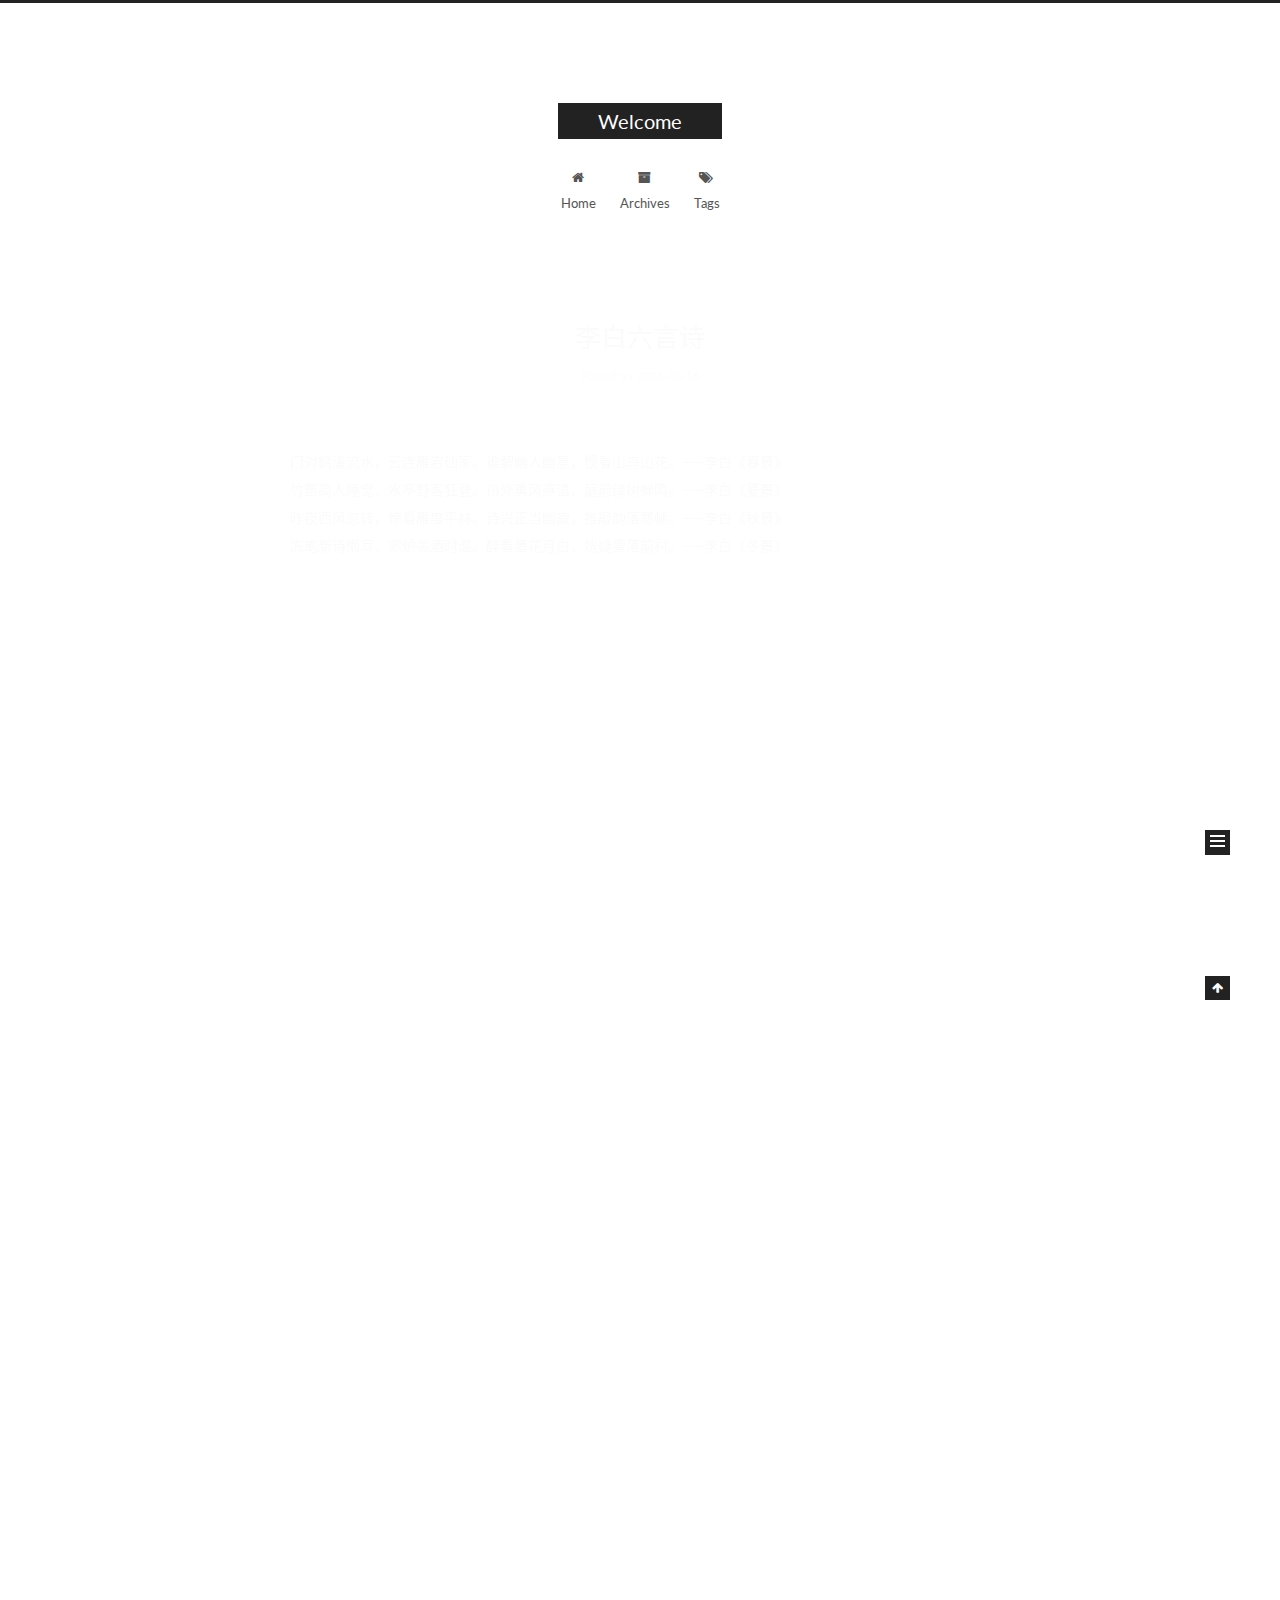
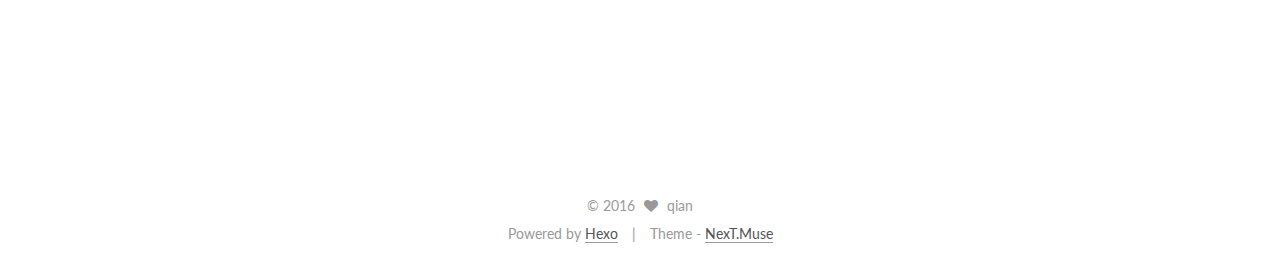
==== commit 6d6a1713: "Site updated: 2016-06-16 16:39:39" ====
--- a/index.html
+++ b/index.html
@@ -175,7 +175,7 @@
             
               <i class="menu-item-icon fa fa-fw fa-home"></i> <br />
             
-            Startseite
+            Home
           </a>
         </li>
       
@@ -185,7 +185,7 @@
             
               <i class="menu-item-icon fa fa-fw fa-archive"></i> <br />
             
-            Archiv
+            Archives
           </a>
         </li>
       
@@ -251,7 +251,7 @@
             <span class="post-meta-item-icon">
               <i class="fa fa-calendar-o"></i>
             </span>
-            <span class="post-meta-item-text">Veröffentlicht am</span>
+            <span class="post-meta-item-text">Posted on</span>
             <time itemprop="dateCreated" datetime="2016-06-16T15:01:27+08:00" content="2016-06-16">
               2016-06-16
             </time>
@@ -345,7 +345,7 @@
             <span class="post-meta-item-icon">
               <i class="fa fa-calendar-o"></i>
             </span>
-            <span class="post-meta-item-text">Veröffentlicht am</span>
+            <span class="post-meta-item-text">Posted on</span>
             <time itemprop="dateCreated" datetime="2016-06-16T13:29:01+08:00" content="2016-06-16">
               2016-06-16
             </time>
@@ -455,7 +455,7 @@
           <div class="site-state-item site-state-posts">
             <a href="/archives">
               <span class="site-state-item-count">2</span>
-              <span class="site-state-item-name">Artikel</span>
+              <span class="site-state-item-name">posts</span>
             </a>
           </div>
 
@@ -502,7 +502,7 @@
 </div>
 
 <div class="powered-by">
-  Erstellt mit  <a class="theme-link" href="http://hexo.io">Hexo</a>
+  Powered by <a class="theme-link" href="http://hexo.io">Hexo</a>
 </div>
 
 <div class="theme-info">
--- a/css/main.css
+++ b/css/main.css
@@ -1548,7 +1548,7 @@
   width: 4px;
   height: 4px;
   border-radius: 50%;
-  background: #ffe963;
+  background: #1fffff;
 }
 .links-of-blogroll {
   font-size: 13px;
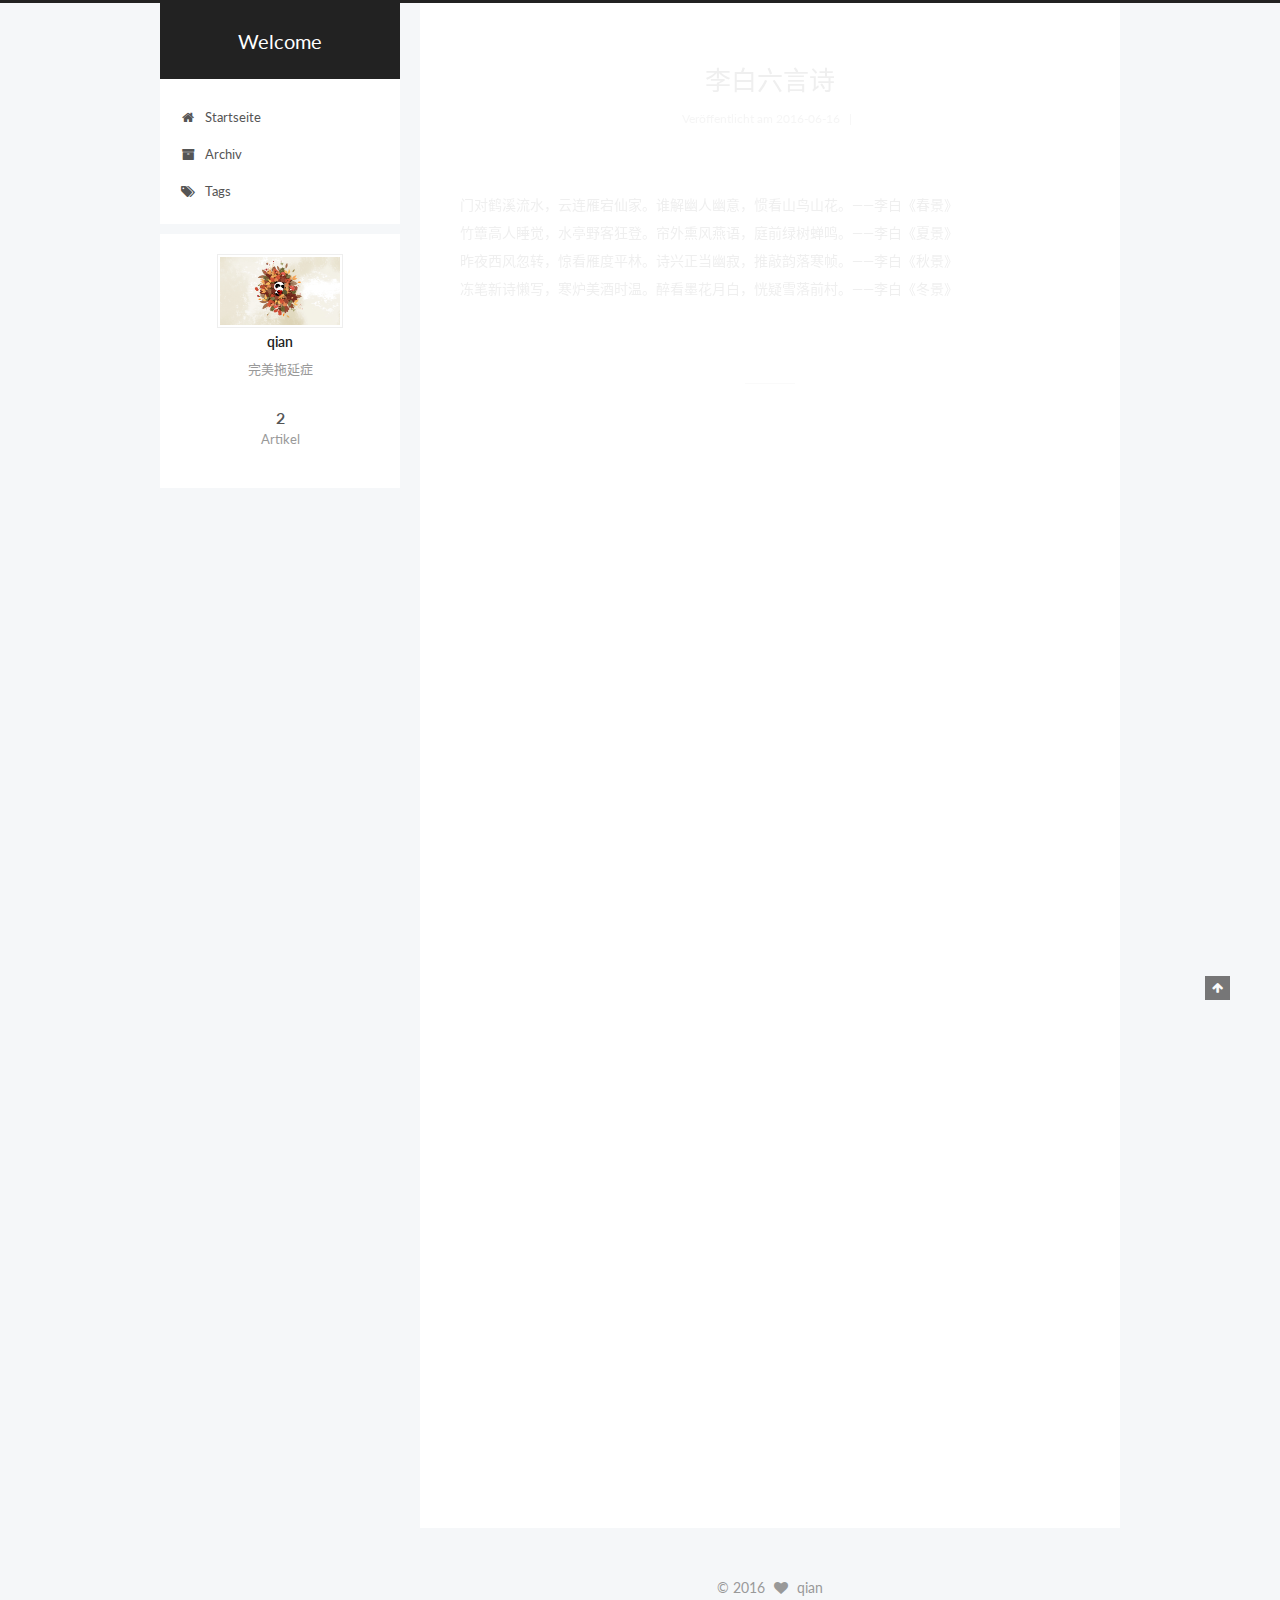
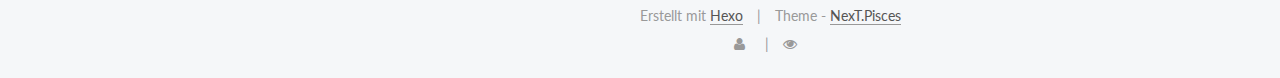
==== commit bcb601c2: "Site updated: 2016-06-17 00:22:42" ====
--- a/index.html
+++ b/index.html
@@ -5,7 +5,7 @@
   
 
 
-<html class="theme-next muse use-motion">
+<html class="theme-next pisces use-motion">
 <head>
   <meta charset="UTF-8"/>
 <meta http-equiv="X-UA-Compatible" content="IE=edge,chrome=1" />
@@ -84,22 +84,22 @@
 
 
 
-<meta name="description">
+<meta name="description" content="完美拖延症">
 <meta property="og:type" content="website">
 <meta property="og:title" content="Welcome">
 <meta property="og:url" content="http://yoursite.com/index.html">
 <meta property="og:site_name" content="Welcome">
-<meta property="og:description">
+<meta property="og:description" content="完美拖延症">
 <meta name="twitter:card" content="summary">
 <meta name="twitter:title" content="Welcome">
-<meta name="twitter:description">
+<meta name="twitter:description" content="完美拖延症">
 
 
 
 <script type="text/javascript" id="hexo.configuration">
   var NexT = window.NexT || {};
   var CONFIG = {
-    scheme: 'Muse',
+    scheme: 'Pisces',
     sidebar: {"position":"left","display":"post"},
     fancybox: true,
     motion: true,
@@ -110,11 +110,6 @@
   };
 </script>
 
-
-
-
-  <link rel="canonical" href="http://yoursite.com/"/>
-
   <title> Welcome </title>
 </head>
 
@@ -123,6 +118,16 @@
   
 
 
+
+  <script type="text/javascript">
+    var _hmt = _hmt || [];
+    (function() {
+      var hm = document.createElement("script");
+      hm.src = "//hm.baidu.com/hm.js?c952f94472cf6a64b1f2477fc130bd4e";
+      var s = document.getElementsByTagName("script")[0];
+      s.parentNode.insertBefore(hm, s);
+    })();
+  </script>
 
 
 
@@ -175,7 +180,7 @@
             
               <i class="menu-item-icon fa fa-fw fa-home"></i> <br />
             
-            Home
+            Startseite
           </a>
         </li>
       
@@ -185,7 +190,7 @@
             
               <i class="menu-item-icon fa fa-fw fa-archive"></i> <br />
             
-            Archives
+            Archiv
           </a>
         </li>
       
@@ -251,7 +256,7 @@
             <span class="post-meta-item-icon">
               <i class="fa fa-calendar-o"></i>
             </span>
-            <span class="post-meta-item-text">Posted on</span>
+            <span class="post-meta-item-text">Veröffentlicht am</span>
             <time itemprop="dateCreated" datetime="2016-06-16T15:01:27+08:00" content="2016-06-16">
               2016-06-16
             </time>
@@ -260,6 +265,13 @@
           
 
           
+            
+              <span class="post-comments-count">
+                &nbsp; | &nbsp;
+                <a href="/2016/06/16/my-new-post/#comments" itemprop="discussionUrl">
+                  <span class="post-comments-count ds-thread-count" data-thread-key="2016/06/16/my-new-post/" itemprop="commentsCount"></span>
+                </a>
+              </span>
             
           
 
@@ -345,7 +357,7 @@
             <span class="post-meta-item-icon">
               <i class="fa fa-calendar-o"></i>
             </span>
-            <span class="post-meta-item-text">Posted on</span>
+            <span class="post-meta-item-text">Veröffentlicht am</span>
             <time itemprop="dateCreated" datetime="2016-06-16T13:29:01+08:00" content="2016-06-16">
               2016-06-16
             </time>
@@ -354,6 +366,13 @@
           
 
           
+            
+              <span class="post-comments-count">
+                &nbsp; | &nbsp;
+                <a href="/2016/06/16/hello-world/#comments" itemprop="discussionUrl">
+                  <span class="post-comments-count ds-thread-count" data-thread-key="2016/06/16/hello-world/" itemprop="commentsCount"></span>
+                </a>
+              </span>
             
           
 
@@ -446,16 +465,16 @@
       <section class="site-overview sidebar-panel  sidebar-panel-active ">
         <div class="site-author motion-element" itemprop="author" itemscope itemtype="http://schema.org/Person">
           <img class="site-author-image" itemprop="image"
-               src="/images/avatar.gif"
+               src="/images/avatar.jpg"
                alt="qian" />
           <p class="site-author-name" itemprop="name">qian</p>
-          <p class="site-description motion-element" itemprop="description"></p>
+          <p class="site-description motion-element" itemprop="description">完美拖延症</p>
         </div>
         <nav class="site-state motion-element">
           <div class="site-state-item site-state-posts">
             <a href="/archives">
               <span class="site-state-item-count">2</span>
-              <span class="site-state-item-name">posts</span>
+              <span class="site-state-item-name">Artikel</span>
             </a>
           </div>
 
@@ -502,17 +521,33 @@
 </div>
 
 <div class="powered-by">
-  Powered by <a class="theme-link" href="http://hexo.io">Hexo</a>
+  Erstellt mit  <a class="theme-link" href="http://hexo.io">Hexo</a>
 </div>
 
 <div class="theme-info">
   Theme -
   <a class="theme-link" href="https://github.com/iissnan/hexo-theme-next">
-    NexT.Muse
+    NexT.Pisces
   </a>
 </div>
 
         
+
+<div class="busuanzi-count">
+
+  <script async src="https://dn-lbstatics.qbox.me/busuanzi/2.3/busuanzi.pure.mini.js"></script>
+
+  
+    <span class="site-uv"><i class="fa fa-user"></i><span class="busuanzi-value" id="busuanzi_value_site_uv"></span></span>
+  
+
+  
+    <span class="site-pv"><i class="fa fa-eye"></i><span class="busuanzi-value" id="busuanzi_value_site_pv"></span></span>
+  
+  
+</div>
+
+
 
         
       </div>
@@ -574,6 +609,13 @@
   
   
 
+
+  <script type="text/javascript" src="/js/src/affix.js?v=5.0.1"></script>
+
+  <script type="text/javascript" src="/js/src/schemes/pisces.js?v=5.0.1"></script>
+
+
+
   
 
   
@@ -585,16 +627,54 @@
 
   
 
-
-
-  
-
-
-
-
-  
-  
-  
+  
+    
+  
+
+  <script type="text/javascript">
+    var duoshuoQuery = {short_name:"baibaiqiu"};
+    (function() {
+      var ds = document.createElement('script');
+      ds.type = 'text/javascript';ds.async = true;
+      ds.id = 'duoshuo-script';
+      ds.src = (document.location.protocol == 'https:' ? 'https:' : 'http:') + '//static.duoshuo.com/embed.js';
+      ds.charset = 'UTF-8';
+      (document.getElementsByTagName('head')[0]
+      || document.getElementsByTagName('body')[0]).appendChild(ds);
+    })();
+  </script>
+
+  
+    
+  
+
+
+
+
+
+  
+  
+  
+  <script type="text/x-mathjax-config">
+    MathJax.Hub.Config({
+      tex2jax: {
+        inlineMath: [ ['$','$'], ["\\(","\\)"]  ],
+        processEscapes: true,
+        skipTags: ['script', 'noscript', 'style', 'textarea', 'pre', 'code']
+      }
+    });
+  </script>
+
+  <script type="text/x-mathjax-config">
+    MathJax.Hub.Queue(function() {
+      var all = MathJax.Hub.getAllJax(), i;
+      for (i=0; i < all.length; i += 1) {
+        all[i].SourceElement().parentNode.className += ' has-jax';
+      }
+    });
+  </script>
+  <script type="text/javascript" src="//cdn.mathjax.org/mathjax/latest/MathJax.js?config=TeX-AMS-MML_HTMLorMML"></script>
+
 
   
 
--- a/css/main.css
+++ b/css/main.css
@@ -728,7 +728,7 @@
   font-size: 14px;
   color: #fff;
   background: #222;
-  border: 2px solid #222;
+  border: 2px solid #555;
   text-decoration: none;
   border-radius: 0;
   transition-property: background-color;
@@ -739,8 +739,8 @@
 .btn:hover,
 .post-more-link .btn:hover {
   border-color: #222;
-  color: #222;
-  background: #fff;
+  color: #fff;
+  background: #222;
 }
 .btn-bar {
   display: block;
@@ -845,7 +845,7 @@
   width: 25px;
   background: #222;
   font-size: 12px;
-  opacity: 1;
+  opacity: 0.6;
   color: #fff;
   cursor: pointer;
   text-align: center;
@@ -866,7 +866,7 @@
   }
 }
 .back-to-top.back-to-top-on {
-  bottom: 19px;
+  bottom: 40px;
 }
 .header {
   background: #fff;
@@ -915,7 +915,7 @@
 .site-subtitle {
   margin-top: 10px;
   font-size: 13px;
-  color: #999;
+  color: #ddd;
 }
 .use-motion .brand {
   opacity: 0;
@@ -988,7 +988,8 @@
   transition-timing-function: ease-in-out;
   transition-delay: 0s;
 }
-.menu .menu-item a:hover {
+.menu .menu-item a:hover,
+.menu-item-active a {
   border-bottom-color: #222;
 }
 .menu .menu-item .fa {
@@ -1216,7 +1217,7 @@
   font-size: 26px;
   text-align: center;
   word-break: break-word;
-  font-weight: 400;
+  font-weight: 300;
 }
 @media (max-width: 767px) {
   .posts-expand .post-title {
@@ -1308,10 +1309,10 @@
   margin-top: 50px;
 }
 .post-more-link .btn {
-  color: #fff;
+  color: #555;
   font-size: 14px;
-  background: #222;
-  border-radius: 0;
+  background: #fff;
+  border-radius: 2px;
   line-height: 2;
 }
 .posts-expand .post-tags {
@@ -1464,20 +1465,20 @@
   display: block;
   margin: 0 auto;
   padding: 2px;
-  max-width: 96px;
+  max-width: 120px;
   height: auto;
-  border: 2px solid #333;
+  border: 1px solid #eee;
 }
 .site-author-name {
-  margin: 5px 0 0;
+  margin: 0;
   text-align: center;
-  color: #f5f5f5;
-  font-weight: normal;
+  color: #222;
+  font-weight: 600;
 }
 .site-description {
-  margin-top: 5px;
+  margin-top: 0;
   text-align: center;
-  font-size: 14px;
+  font-size: 13px;
   color: #999;
 }
 .site-state {
@@ -1489,7 +1490,7 @@
 .site-state-item {
   display: inline-block;
   padding: 0 15px;
-  border-left: 1px solid #333;
+  border-left: 1px solid #eee;
 }
 .site-state-item:first-child {
   border-left: none;
@@ -1502,11 +1503,11 @@
   text-align: center;
   color: inherit;
   font-weight: 600;
-  font-size: 18px;
+  font-size: 16px;
 }
 .site-state-item-name {
   font-size: 13px;
-  color: inherit;
+  color: #999;
 }
 .feed-link {
   margin-top: 20px;
@@ -1548,7 +1549,7 @@
   width: 4px;
   height: 4px;
   border-radius: 50%;
-  background: #1fffff;
+  background: #ffffcf;
 }
 .links-of-blogroll {
   font-size: 13px;
@@ -1577,7 +1578,7 @@
   color: #555;
 }
 .sidebar-nav li:hover {
-  color: #f5f5f5;
+  color: #fc6423;
 }
 .page-post-detail .sidebar-nav-toc {
   padding: 0 5px;
@@ -1586,11 +1587,11 @@
   margin-left: 10px;
 }
 .sidebar-nav .sidebar-nav-active {
-  color: #87daff;
-  border-bottom-color: #87daff;
+  color: #fc6423;
+  border-bottom-color: #fc6423;
 }
 .sidebar-nav .sidebar-nav-active:hover {
-  color: #87daff;
+  color: #fc6423;
 }
 .sidebar-panel {
   display: none;
@@ -1623,12 +1624,12 @@
   transition-timing-function: ease-in-out;
   transition-delay: 0s;
   transition-property: all;
-  color: #999;
-  border-bottom-color: #555;
+  color: #666;
+  border-bottom-color: #ccc;
 }
 .post-toc ol a:hover {
-  color: #ccc;
-  border-bottom-color: #ccc;
+  color: #000;
+  border-bottom-color: #000;
 }
 .post-toc .nav-item {
   overflow: hidden;
@@ -1649,14 +1650,14 @@
   display: block;
 }
 .post-toc .nav .active > a {
-  color: #87daff;
-  border-bottom-color: #87daff;
+  color: #fc6423;
+  border-bottom-color: #fc6423;
 }
 .post-toc .nav .active-current > a {
-  color: #87daff;
+  color: #fc6423;
 }
 .post-toc .nav .active-current > a:hover {
-  color: #87daff;
+  color: #fc6423;
 }
 .footer {
   font-size: 14px;
@@ -2034,6 +2035,28 @@
   top: 42%;
   color: #ccc;
 }
+.busuanzi-count:before {
+  content: " ";
+  float: left;
+  width: 260px;
+  min-height: 25px;
+}
+@media (min-width: 768px) and (max-width: 991px) {
+  .busuanzi-count {
+    width: auto;
+  }
+  .busuanzi-count:before {
+    display: none;
+  }
+}
+@media (max-width: 767px) {
+  .busuanzi-count {
+    width: auto;
+  }
+  .busuanzi-count:before {
+    display: none;
+  }
+}
 .site-uv,
 .site-pv,
 .page-pv {
@@ -2105,78 +2128,395 @@
   padding-left: 10px;
 }
 .page-post-detail .sidebar-toggle-line {
-  background: #87daff;
+  background: #fc6423;
 }
 .page-post-detail .comments {
   overflow: hidden;
 }
-@media (max-width: 767px) {
-  .header-inner,
-  .container .main-inner,
+body {
+  background: #f5f7f9;
+}
+@media (min-width: 992px) {
+  .full-image.full-image.full-image {
+    max-width: none;
+    width: 118%;
+    margin: 0 -9%;
+  }
+}
+.header {
+  position: relative;
+  margin: 0 auto;
+  width: 960px;
+}
+@media (min-width: 768px) and (max-width: 991px) {
+  .header {
+    width: auto;
+  }
+}
+@media (max-width: 767px) {
+  .header {
+    width: auto;
+  }
+}
+.header-inner {
+  position: absolute;
+  top: 0;
+  overflow: hidden;
+  padding: 0;
+  width: 240px;
+  background: #fff;
+}
+@media (min-width: 1600px) {
+  .container .header-inner {
+    width: 240px;
+  }
+}
+@media (min-width: 768px) and (max-width: 991px) {
+  .header-inner {
+    position: relative;
+    width: auto;
+  }
+}
+@media (max-width: 767px) {
+  .header-inner {
+    position: relative;
+    width: auto;
+  }
+}
+.main:before,
+.main:after {
+  content: " ";
+  display: table;
+}
+.main:after {
+  clear: both;
+}
+@media (min-width: 768px) and (max-width: 991px) {
+  .main {
+    padding-bottom: 100px;
+  }
+}
+@media (max-width: 767px) {
+  .main {
+    padding-bottom: 100px;
+  }
+}
+.container .main-inner {
+  width: 960px;
+}
+@media (min-width: 768px) and (max-width: 991px) {
+  .container .main-inner {
+    width: auto;
+  }
+}
+@media (max-width: 767px) {
+  .container .main-inner {
+    width: auto;
+  }
+}
+.content-wrap {
+  float: right;
+  box-sizing: border-box;
+  padding: 40px;
+  width: 700px;
+  background: #fff;
+  min-height: 700px;
+}
+@media (min-width: 768px) and (max-width: 991px) {
+  .content-wrap {
+    width: 100%;
+    padding: 20px;
+  }
+}
+@media (max-width: 767px) {
+  .content-wrap {
+    width: 100%;
+    padding: 20px;
+    min-height: auto;
+  }
+}
+.sidebar {
+  position: static;
+  float: left;
+  margin-top: 300px;
+  width: 240px;
+  background: #fff;
+  box-shadow: none;
+}
+@media (min-width: 768px) and (max-width: 991px) {
+  .sidebar {
+    display: none;
+  }
+}
+@media (max-width: 767px) {
+  .sidebar {
+    display: none;
+  }
+}
+.sidebar-toggle {
+  display: none;
+}
+.footer-inner {
+  width: 960px;
+}
+.footer-inner:before {
+  content: " ";
+  float: left;
+  width: 260px;
+  min-height: 50px;
+}
+@media (min-width: 768px) and (max-width: 991px) {
   .footer-inner {
     width: auto;
   }
-}
-.custom-logo .site-meta-headline {
-  text-align: center;
-}
-.custom-logo .brand {
+  .footer-inner:before {
+    display: none;
+  }
+}
+@media (max-width: 767px) {
+  .footer-inner {
+    width: auto;
+  }
+  .footer-inner:before {
+    display: none;
+  }
+}
+.sidebar-position-right .header-inner {
+  right: 0;
+}
+.sidebar-position-right .content-wrap {
+  float: left;
+}
+.sidebar-position-right .sidebar {
+  float: right;
+}
+.sidebar-position-right .footer-inner:before {
+  float: right;
+}
+.site-meta {
+  padding: 20px 0;
+  color: #fff;
+  background: #222;
+}
+@media (min-width: 768px) and (max-width: 991px) {
+  .site-meta {
+    box-shadow: 0 0 16px rgba(0,0,0,0.5);
+  }
+}
+@media (max-width: 767px) {
+  .site-meta {
+    box-shadow: 0 0 16px rgba(0,0,0,0.5);
+  }
+}
+.brand {
+  display: block;
+  padding: 0;
   background: none;
 }
-.custom-logo .site-title {
-  margin: 10px auto 0;
-  font-size: 24px;
-  color: #222;
-}
-.custom-logo .site-title a {
-  border: none;
-}
-.custom-logo-image {
-  margin: 0 auto;
-  padding: 5px;
-  max-width: 150px;
-  background: #fff;
-}
-@media (max-width: 767px) {
-  .site-nav {
-    position: absolute;
-    left: 0;
-    top: 52px;
-    margin: 0;
-    width: 100%;
-    padding: 0;
-    background: #fff;
-    border-bottom: 1px solid #ddd;
-  }
-}
-@media (max-width: 767px) {
-  .menu {
-    text-align: left;
-  }
-}
-@media (max-width: 767px) {
-  .menu .menu-item {
-    display: block;
-    margin: 0 10px;
-    vertical-align: top;
-  }
-}
-@media (max-width: 767px) {
-  .menu .menu-item br {
-    display: none;
-  }
-}
-@media (max-width: 767px) {
-  .menu .menu-item a {
-    padding: 5px 10px;
-  }
-}
-.menu .menu-item .fa {
-  margin-right: 0;
+.brand:hover {
+  color: #fff;
+}
+.site-subtitle {
+  margin: 0;
 }
 .site-search form {
   display: none;
 }
+.site-nav {
+  border-top: none;
+}
+@media (min-width: 768px) and (max-width: 991px) {
+  .site-nav {
+    display: none !important;
+  }
+}
+@media (min-width: 768px) and (max-width: 991px) {
+  .site-nav-on {
+    display: block !important;
+  }
+}
+.menu .menu-item {
+  display: block;
+  margin: 0;
+  list-style: none;
+}
+.menu .menu-item a {
+  position: relative;
+  box-sizing: border-box;
+  padding: 5px 20px;
+  text-align: left;
+  line-height: inherit;
+  transition-property: background-color;
+  transition-duration: 0.2s;
+  transition-timing-function: ease-in-out;
+  transition-delay: 0s;
+}
+.menu .menu-item a:hover,
+.menu-item-active a {
+  background: #f9f9f9;
+  border-bottom-color: #fff;
+}
+.menu .menu-item br {
+  display: none;
+}
+.menu-item-active a:after {
+  content: " ";
+  position: absolute;
+  top: 50%;
+  margin-top: -3px;
+  right: 15px;
+  width: 6px;
+  height: 6px;
+  border-radius: 50%;
+  background-color: #bbb;
+}
+.btn-bar {
+  background-color: #fff;
+}
+.site-nav-toggle {
+  top: 20px;
+  left: 20px;
+}
+@media (min-width: 768px) and (max-width: 991px) {
+  .site-nav-toggle {
+    display: block;
+  }
+}
+.use-motion .sidebar .motion-element {
+  opacity: 1;
+}
+.sidebar {
+  display: none;
+  right: auto;
+  bottom: auto;
+  -webkit-transform: none;
+}
+.sidebar-inner {
+  box-sizing: border-box;
+  width: 240px;
+  color: #555;
+  background: #fff;
+}
+.sidebar-inner.affix {
+  position: fixed;
+  top: 0;
+}
+.site-overview {
+  margin: 0 2px;
+  text-align: left;
+}
+.site-author:before,
+.site-author:after {
+  content: " ";
+  display: table;
+}
+.site-author:after {
+  clear: both;
+}
+.sidebar a {
+  color: #555;
+}
+.sidebar a:hover {
+  color: #222;
+}
+.links-of-author-item a:before {
+  display: none;
+}
+.links-of-author-item a {
+  border-bottom: none;
+  text-decoration: underline;
+}
+.feed-link {
+  border-top: 1px dotted #ccc;
+  border-bottom: 1px dotted #ccc;
+  text-align: center;
+}
+.feed-link a {
+  display: block;
+  color: #fc6423;
+  border: none;
+}
+.feed-link a:hover {
+  background: none;
+  color: #e34603;
+}
+.feed-link a:hover i {
+  color: #e34603;
+}
+.links-of-author:before,
+.links-of-author:after {
+  content: " ";
+  display: table;
+}
+.links-of-author:after {
+  clear: both;
+}
+.links-of-author-item {
+  float: left;
+  margin: 5px 0 0;
+  width: 50%;
+}
+.links-of-author-item a {
+  box-sizing: border-box;
+  display: inline-block;
+  margin-right: 0;
+  margin-bottom: 0;
+  padding: 0 5px;
+  overflow: hidden;
+  white-space: nowrap;
+  text-overflow: ellipsis;
+}
+.links-of-author-item a {
+  display: block;
+  text-decoration: none;
+}
+.links-of-author-item a:hover {
+  border-radius: 4px;
+  background: #eee;
+}
+.links-of-author-item .fa {
+  margin-right: 2px;
+  font-size: 16px;
+}
+.links-of-author-item .fa-globe {
+  font-size: 15px;
+}
+.links-of-blogroll {
+  margin-top: 20px;
+  padding: 3px 0 0;
+  border-top: 1px dotted #ccc;
+}
+.links-of-blogroll-title {
+  margin-top: 0;
+}
+.links-of-blogroll-item {
+  padding: 0;
+}
+.links-of-blogroll-inline:before,
+.links-of-blogroll-inline:after {
+  content: " ";
+  display: table;
+}
+.links-of-blogroll-inline:after {
+  clear: both;
+}
 .links-of-blogroll-inline .links-of-blogroll-item {
-  display: inline-block;
-}
+  float: left;
+  margin: 5px 0 0;
+  width: 50%;
+}
+.links-of-blogroll-inline .links-of-blogroll-item a {
+  box-sizing: border-box;
+  display: inline-block;
+  margin-right: 0;
+  margin-bottom: 0;
+  padding: 0 5px;
+  overflow: hidden;
+  white-space: nowrap;
+  text-overflow: ellipsis;
+}
+@media (max-width: 767px) {
+  .post-body {
+    text-align: justify;
+  }
+}
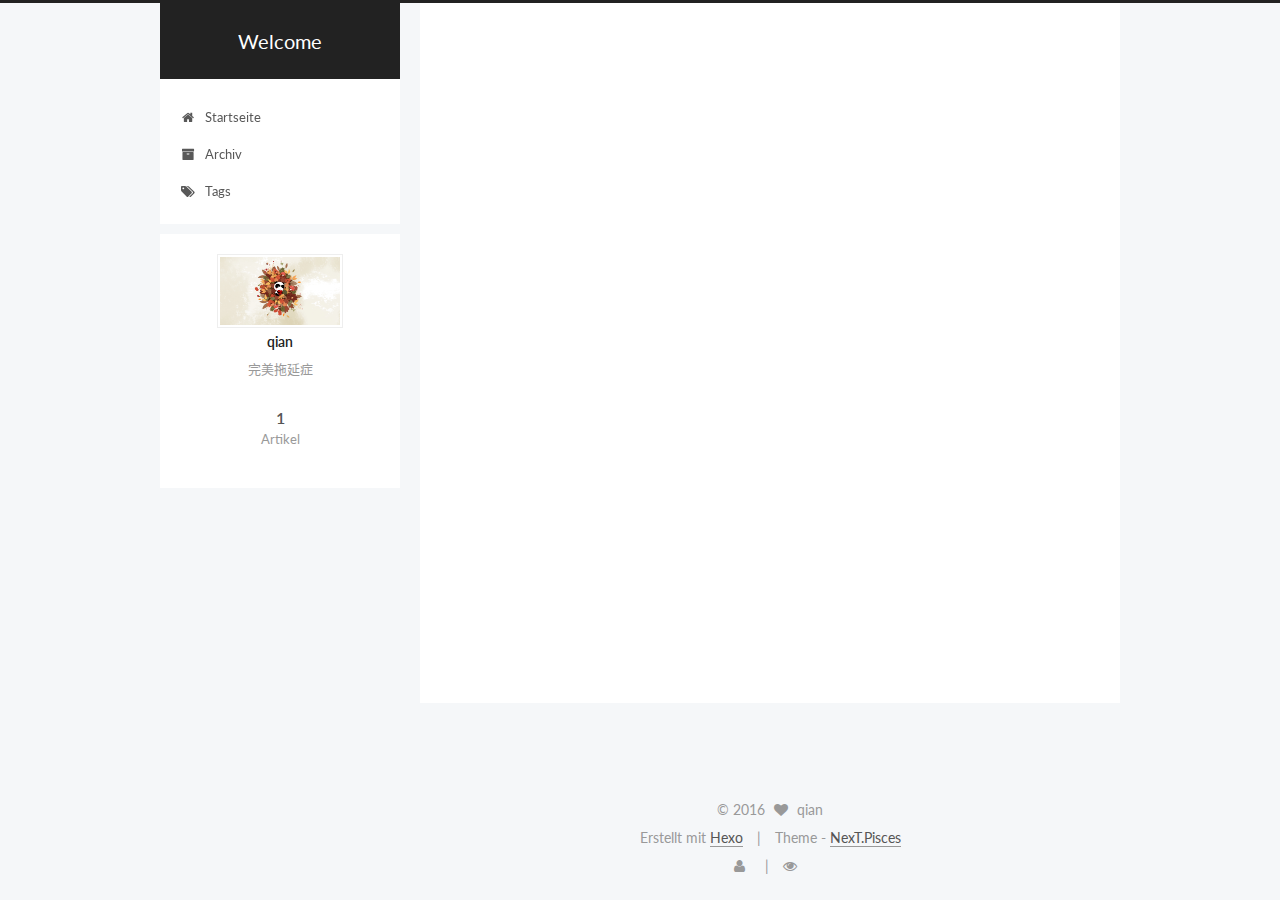
==== commit bba33fe6: "Site updated: 2016-06-17 00:27:46" ====
--- a/index.html
+++ b/index.html
@@ -323,115 +323,6 @@
 
 
     
-      
-
-  
-  
-
-  
-  
-  
-
-  <article class="post post-type-normal " itemscope itemtype="http://schema.org/Article">
-
-    
-      <header class="post-header">
-
-        
-        
-          <h1 class="post-title" itemprop="name headline">
-            
-            
-              
-                
-                <a class="post-title-link" href="/2016/06/16/hello-world/" itemprop="url">
-                  Hello World
-                </a>
-              
-            
-          </h1>
-        
-
-        <div class="post-meta">
-          <span class="post-time">
-            <span class="post-meta-item-icon">
-              <i class="fa fa-calendar-o"></i>
-            </span>
-            <span class="post-meta-item-text">Veröffentlicht am</span>
-            <time itemprop="dateCreated" datetime="2016-06-16T13:29:01+08:00" content="2016-06-16">
-              2016-06-16
-            </time>
-          </span>
-
-          
-
-          
-            
-              <span class="post-comments-count">
-                &nbsp; | &nbsp;
-                <a href="/2016/06/16/hello-world/#comments" itemprop="discussionUrl">
-                  <span class="post-comments-count ds-thread-count" data-thread-key="2016/06/16/hello-world/" itemprop="commentsCount"></span>
-                </a>
-              </span>
-            
-          
-
-          
-
-          
-          
-
-          
-        </div>
-      </header>
-    
-
-
-    <div class="post-body" itemprop="articleBody">
-
-      
-      
-
-      
-        
-          
-            <p>Welcome to <a href="https://hexo.io/" target="_blank" rel="external">Hexo</a>! This is your very first post. Check <a href="https://hexo.io/docs/" target="_blank" rel="external">documentation</a> for more info. If you get any problems when using Hexo, you can find the answer in <a href="https://hexo.io/docs/troubleshooting.html" target="_blank" rel="external">troubleshooting</a> or you can ask me on <a href="https://github.com/hexojs/hexo/issues" target="_blank" rel="external">GitHub</a>.</p>
-<h2 id="Quick-Start"><a href="#Quick-Start" class="headerlink" title="Quick Start"></a>Quick Start</h2><h3 id="Create-a-new-post"><a href="#Create-a-new-post" class="headerlink" title="Create a new post"></a>Create a new post</h3><figure class="highlight bash"><table><tr><td class="gutter"><pre><span class="line">1</span><br></pre></td><td class="code"><pre><span class="line">$ hexo new <span class="string">"My New Post"</span></span><br></pre></td></tr></table></figure>
-<p>More info: <a href="https://hexo.io/docs/writing.html" target="_blank" rel="external">Writing</a></p>
-<h3 id="Run-server"><a href="#Run-server" class="headerlink" title="Run server"></a>Run server</h3><figure class="highlight bash"><table><tr><td class="gutter"><pre><span class="line">1</span><br></pre></td><td class="code"><pre><span class="line">$ hexo server</span><br></pre></td></tr></table></figure>
-<p>More info: <a href="https://hexo.io/docs/server.html" target="_blank" rel="external">Server</a></p>
-<h3 id="Generate-static-files"><a href="#Generate-static-files" class="headerlink" title="Generate static files"></a>Generate static files</h3><figure class="highlight bash"><table><tr><td class="gutter"><pre><span class="line">1</span><br></pre></td><td class="code"><pre><span class="line">$ hexo generate</span><br></pre></td></tr></table></figure>
-<p>More info: <a href="https://hexo.io/docs/generating.html" target="_blank" rel="external">Generating</a></p>
-<h3 id="Deploy-to-remote-sites"><a href="#Deploy-to-remote-sites" class="headerlink" title="Deploy to remote sites"></a>Deploy to remote sites</h3><figure class="highlight bash"><table><tr><td class="gutter"><pre><span class="line">1</span><br></pre></td><td class="code"><pre><span class="line">$ hexo deploy</span><br></pre></td></tr></table></figure>
-<p>More info: <a href="https://hexo.io/docs/deployment.html" target="_blank" rel="external">Deployment</a></p>
-
-          
-        
-      
-    </div>
-
-    <div>
-      
-    </div>
-
-    <div>
-      
-    </div>
-
-    <footer class="post-footer">
-      
-
-      
-
-      
-      
-        <div class="post-eof"></div>
-      
-    </footer>
-  </article>
-
-
-    
   </section>
 
   
@@ -473,7 +364,7 @@
         <nav class="site-state motion-element">
           <div class="site-state-item site-state-posts">
             <a href="/archives">
-              <span class="site-state-item-count">2</span>
+              <span class="site-state-item-count">1</span>
               <span class="site-state-item-name">Artikel</span>
             </a>
           </div>
--- a/css/main.css
+++ b/css/main.css
@@ -1549,7 +1549,7 @@
   width: 4px;
   height: 4px;
   border-radius: 50%;
-  background: #ffffcf;
+  background: #ff2b63;
 }
 .links-of-blogroll {
   font-size: 13px;
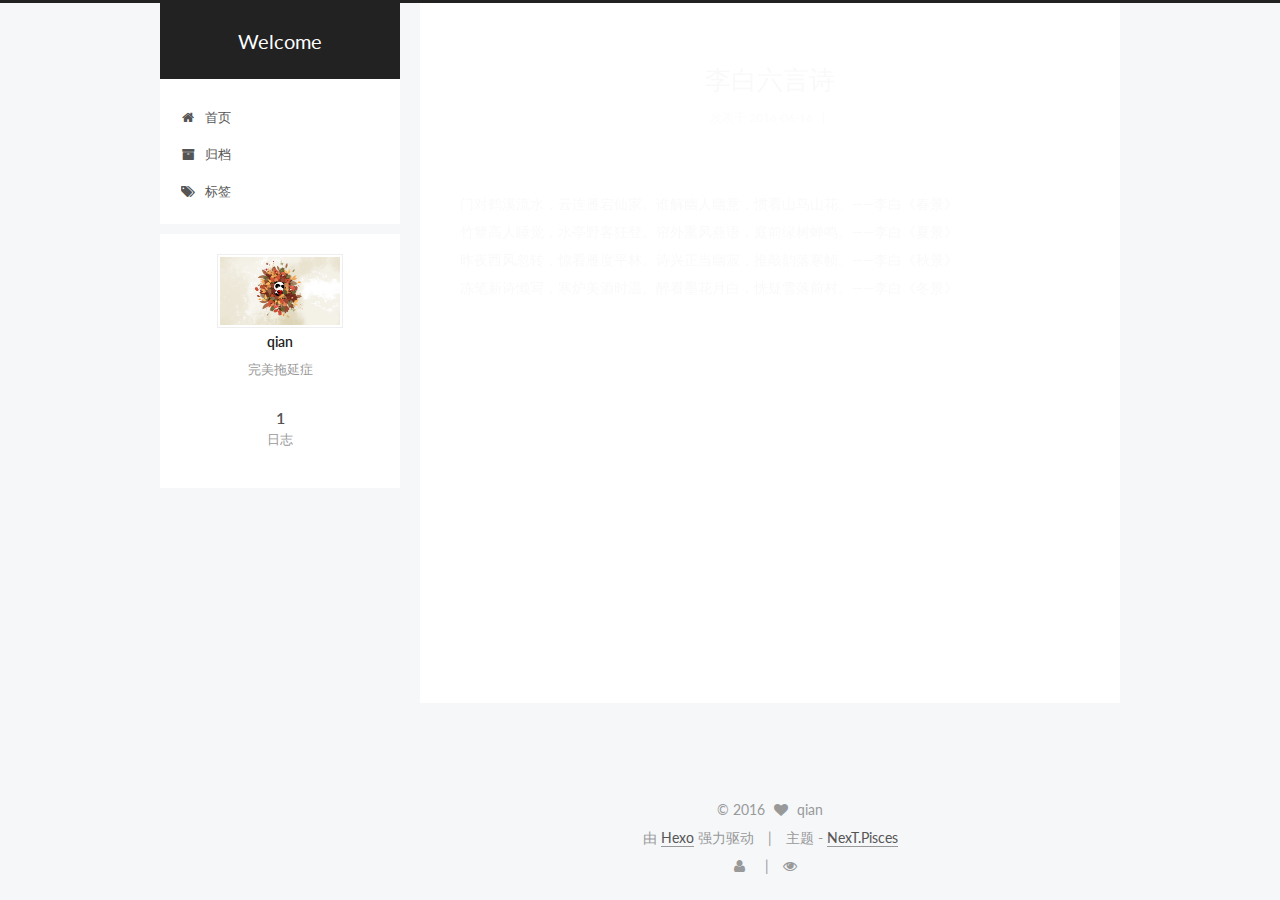
==== commit 2c0413b7: "Site updated: 2016-06-17 01:09:38" ====
--- a/index.html
+++ b/index.html
@@ -105,7 +105,7 @@
     motion: true,
     duoshuo: {
       userId: 0,
-      author: 'Author'
+      author: '博主'
     }
   };
 </script>
@@ -113,7 +113,7 @@
   <title> Welcome </title>
 </head>
 
-<body itemscope itemtype="http://schema.org/WebPage" lang="zh-CN">
+<body itemscope itemtype="http://schema.org/WebPage" lang="zh-Hans">
 
   
 
@@ -180,7 +180,7 @@
             
               <i class="menu-item-icon fa fa-fw fa-home"></i> <br />
             
-            Startseite
+            首页
           </a>
         </li>
       
@@ -190,7 +190,7 @@
             
               <i class="menu-item-icon fa fa-fw fa-archive"></i> <br />
             
-            Archiv
+            归档
           </a>
         </li>
       
@@ -200,7 +200,7 @@
             
               <i class="menu-item-icon fa fa-fw fa-tags"></i> <br />
             
-            Tags
+            标签
           </a>
         </li>
       
@@ -256,7 +256,7 @@
             <span class="post-meta-item-icon">
               <i class="fa fa-calendar-o"></i>
             </span>
-            <span class="post-meta-item-text">Veröffentlicht am</span>
+            <span class="post-meta-item-text">发表于</span>
             <time itemprop="dateCreated" datetime="2016-06-16T15:01:27+08:00" content="2016-06-16">
               2016-06-16
             </time>
@@ -365,7 +365,7 @@
           <div class="site-state-item site-state-posts">
             <a href="/archives">
               <span class="site-state-item-count">1</span>
-              <span class="site-state-item-name">Artikel</span>
+              <span class="site-state-item-name">日志</span>
             </a>
           </div>
 
@@ -412,11 +412,11 @@
 </div>
 
 <div class="powered-by">
-  Erstellt mit  <a class="theme-link" href="http://hexo.io">Hexo</a>
+  由 <a class="theme-link" href="http://hexo.io">Hexo</a> 强力驱动
 </div>
 
 <div class="theme-info">
-  Theme -
+  主题 -
   <a class="theme-link" href="https://github.com/iissnan/hexo-theme-next">
     NexT.Pisces
   </a>
--- a/css/main.css
+++ b/css/main.css
@@ -1392,6 +1392,121 @@
 .fancybox-close:hover {
   border: none;
 }
+#rewardButton {
+  cursor: pointer;
+  border: 0;
+  outline: 0;
+  border-radius: 100%;
+  padding: 0;
+  margin: 0;
+  letter-spacing: normal;
+  text-transform: none;
+  text-indent: 0px;
+  text-shadow: none;
+}
+#rewardButton span {
+  display: inline-block;
+  width: 80px;
+  height: 35px;
+  border-radius: 5px;
+  color: #fff;
+  font-weight: 400;
+  font-style: normal;
+  font-variant: normal;
+  font-stretch: normal;
+  font-size: 18px;
+  font-family: "Microsoft Yahei";
+  background: #f44336;
+}
+#rewardButton span:hover {
+  background: #f7877f;
+}
+#QR {
+  padding-top: 20px;
+}
+#QR a {
+  border: 0;
+}
+#QR img {
+  width: 180px;
+  max-width: 100%;
+  display: inline-block;
+  margin: 0.8em 2em 0 2em;
+}
+#wechat:hover p {
+  animation: roll 0.1s infinite linear;
+  -webkit-animation: roll 0.1s infinite linear;
+  -moz-animation: roll 0.1s infinite linear;
+}
+#alipay:hover p {
+  animation: roll 0.1s infinite linear;
+  -webkit-animation: roll 0.1s infinite linear;
+  -moz-animation: roll 0.1s infinite linear;
+}
+@-moz-keyframes roll {
+  from {
+    -webkit-transform: rotateZ(30deg);
+    -moz-transform: rotateZ(30deg);
+    -ms-transform: rotateZ(30deg);
+    -o-transform: rotateZ(30deg);
+    transform: rotateZ(30deg);
+  }
+  to {
+    -webkit-transform: rotateZ(-30deg);
+    -moz-transform: rotateZ(-30deg);
+    -ms-transform: rotateZ(-30deg);
+    -o-transform: rotateZ(-30deg);
+    transform: rotateZ(-30deg);
+  }
+}
+@-webkit-keyframes roll {
+  from {
+    -webkit-transform: rotateZ(30deg);
+    -moz-transform: rotateZ(30deg);
+    -ms-transform: rotateZ(30deg);
+    -o-transform: rotateZ(30deg);
+    transform: rotateZ(30deg);
+  }
+  to {
+    -webkit-transform: rotateZ(-30deg);
+    -moz-transform: rotateZ(-30deg);
+    -ms-transform: rotateZ(-30deg);
+    -o-transform: rotateZ(-30deg);
+    transform: rotateZ(-30deg);
+  }
+}
+@-o-keyframes roll {
+  from {
+    -webkit-transform: rotateZ(30deg);
+    -moz-transform: rotateZ(30deg);
+    -ms-transform: rotateZ(30deg);
+    -o-transform: rotateZ(30deg);
+    transform: rotateZ(30deg);
+  }
+  to {
+    -webkit-transform: rotateZ(-30deg);
+    -moz-transform: rotateZ(-30deg);
+    -ms-transform: rotateZ(-30deg);
+    -o-transform: rotateZ(-30deg);
+    transform: rotateZ(-30deg);
+  }
+}
+@keyframes roll {
+  from {
+    -webkit-transform: rotateZ(30deg);
+    -moz-transform: rotateZ(30deg);
+    -ms-transform: rotateZ(30deg);
+    -o-transform: rotateZ(30deg);
+    transform: rotateZ(30deg);
+  }
+  to {
+    -webkit-transform: rotateZ(-30deg);
+    -moz-transform: rotateZ(-30deg);
+    -ms-transform: rotateZ(-30deg);
+    -o-transform: rotateZ(-30deg);
+    transform: rotateZ(-30deg);
+  }
+}
 .sidebar {
   position: fixed;
   right: 0;
@@ -1549,7 +1664,7 @@
   width: 4px;
   height: 4px;
   border-radius: 50%;
-  background: #ff2b63;
+  background: #ff67a7;
 }
 .links-of-blogroll {
   font-size: 13px;
